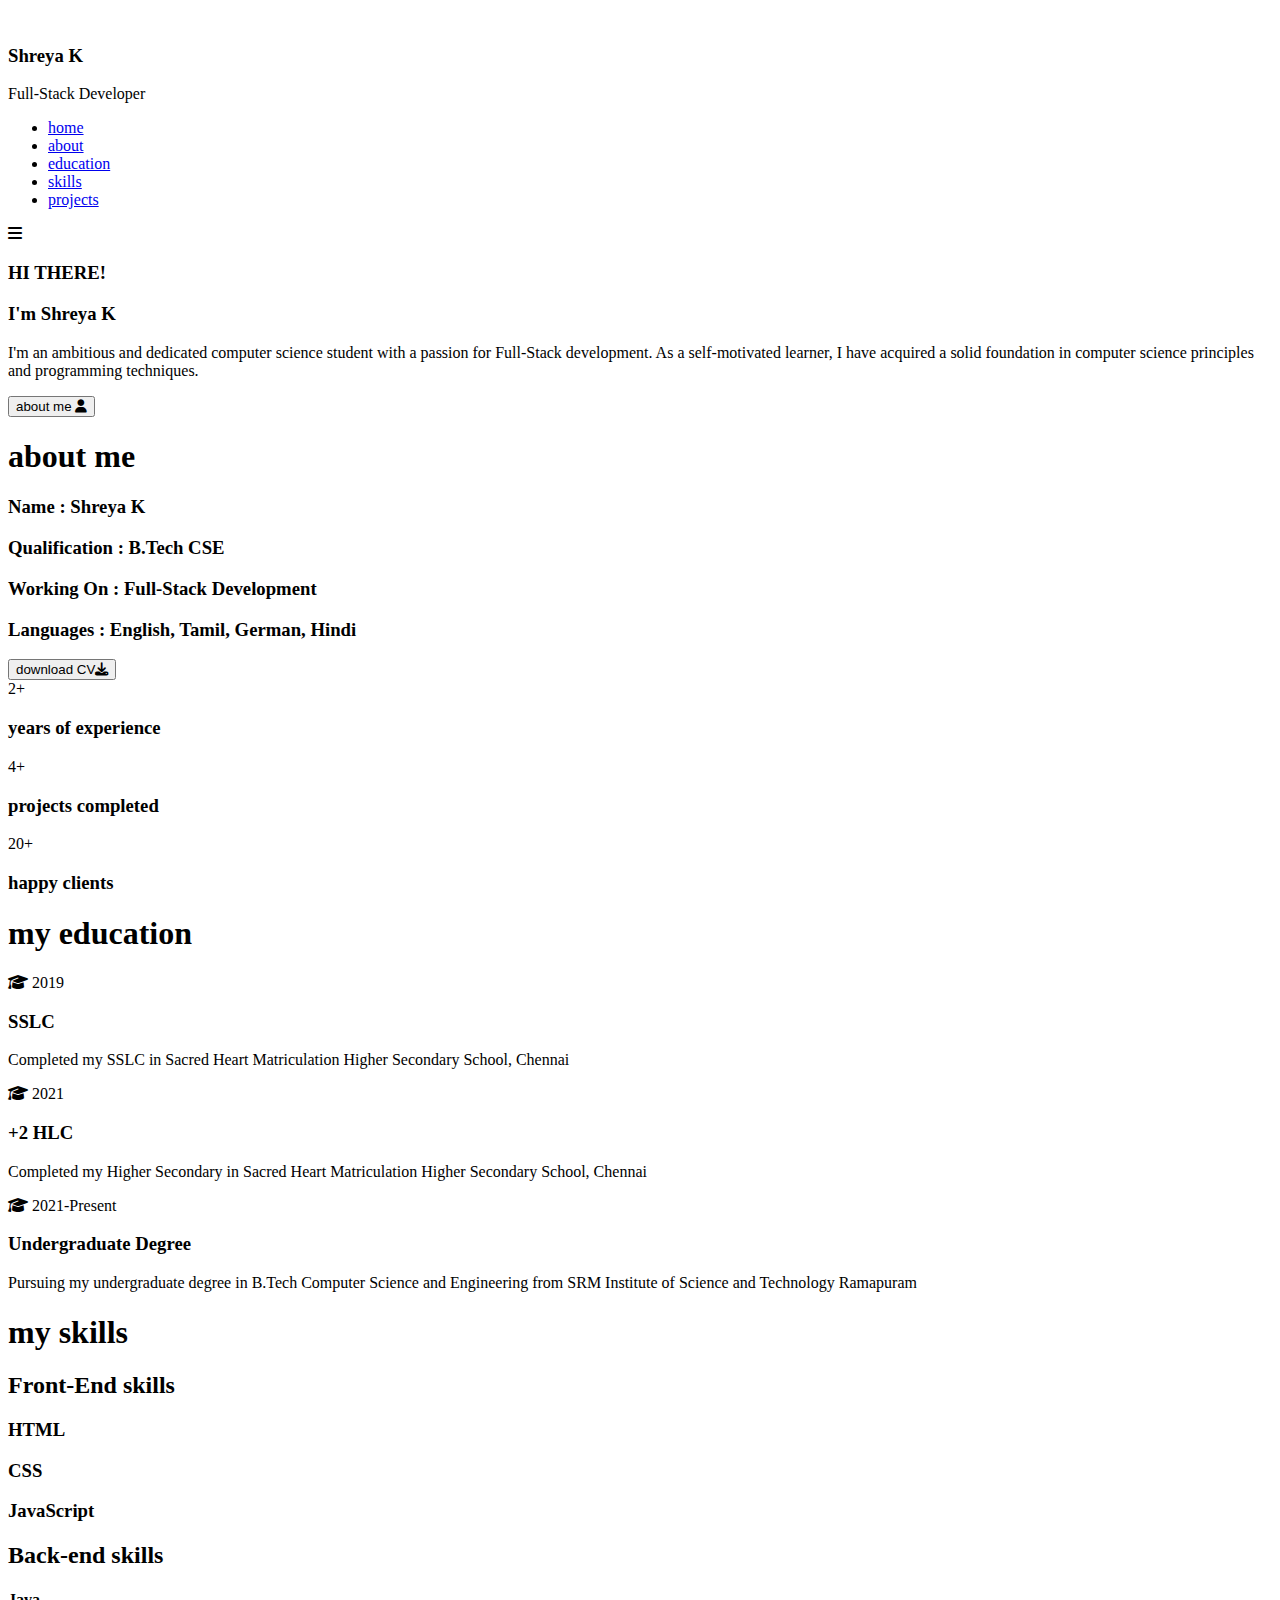
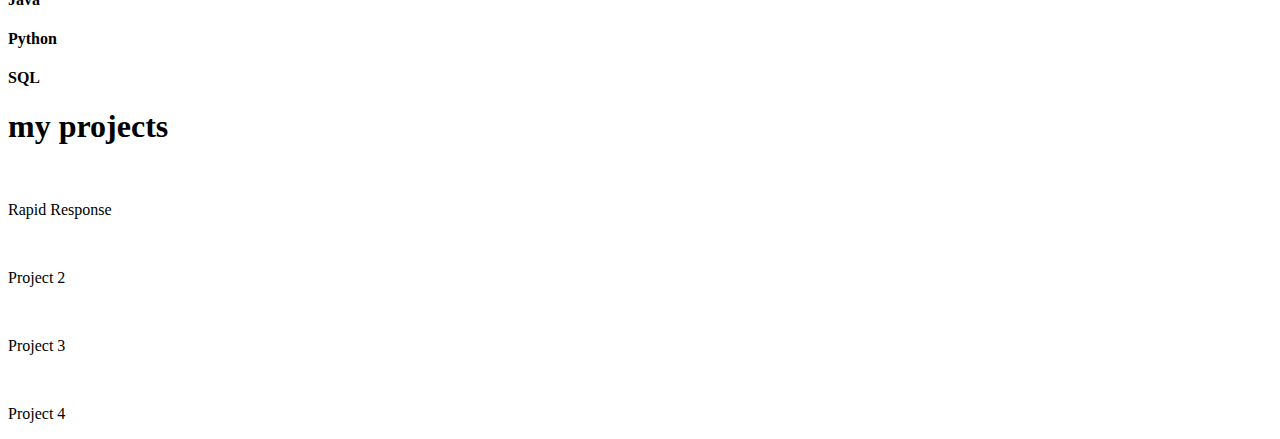
==== index.html @ 5c9c11fb "Create index.html" ====
<!DOCTYPE html>
<html lang="en">
<head>
    <meta charset="UTF-8">
    <meta http-equiv="X-UA-Compatible" content="IE=edge">
    <meta name="viewport" content="width=device-width, initial-scale=1.0">
    <title>Personal portfolio</title>
    <!--font awesome cdn link-->
    <link rel="stylesheet" href="https://cdnjs.cloudflare.com/ajax/libs/font-awesome/6.4.0/css/all.min.css">
    <!--custom css file link-->
    <link rel="stylesheet" href="style.css">
</head>
<body>
    <!--header section-->
    <header>
    <div class="user">
        <img src=images/pic.jpg alt="">
        <h3 class="name">Shreya K</h3>
        <p class="post">Full-Stack Developer</p>
    </div>

    <nav class="navbar">
        <ul>
            <li><a href=#home>home</a></li>
            <li><a href=#about>about</a></li>
            <li><a href=#education>education</a></li>
            <li><a href=#skills>skills</a></li>
            <li><a href=#projects>projects</a></li>
        </ul>
    </nav>
</header>
    <!--header section ends-->

    <div id="menu" class="fas fa-bars"></div>

    <!--home section starts-->
    <section class="home" id="home">
        <h3>HI THERE!</h3>
        <h3>I'm <span>Shreya K</span></h3>
        <p>I'm an ambitious and dedicated computer science student with a passion for Full-Stack development. As a self-motivated learner, I have acquired a solid foundation in computer science principles and programming techniques.</p>
        <a href="#about"><button class="btn">about me <i class="fas fa-user"></i></button></a>
    </section>
    <!--home section ends-->

    <!--about section starts-->
    <section class="about" id="about">
        <h1 class="heading"><span>about</span> me </h1>
        <div class="row">
            <div class="info">
                <h3><span>Name : </span>Shreya K</h3>
                <h3><span>Qualification : </span>B.Tech CSE</h3>
                <h3><span>Working On : </span>Full-Stack Development</h3>
                <h3><span>Languages : </span>English, Tamil, German, Hindi</h3>
                <a href="CV Shreya.pdf" download>
                <button class="btn">download CV<i class="fas fa-download"></i></button>
                </a>
            </div>

            <div class="counter">
                <div class="box">
                    <span>2+</span>
                    <h3>years of experience</h3>
                </div>
                <div class="box">
                    <span>4+</span>
                    <h3>projects completed</h3>
                </div>
                <div class="box">
                    <span>20+</span>
                    <h3>happy clients</h3>
                </div>
            </div>
        </div>
    </section>
    <!--about section ends-->

    <!--education section starts-->
    <section class="education" id="education">
        <h1 class="heading"> my <span>education</span> </h1>
        <div class="box-container">
            <div class="box">
                <i class="fas fa-graduation-cap"></i>
                <span>2019</span>
                <h3>SSLC</h3>
                <p>Completed my SSLC in Sacred Heart Matriculation Higher Secondary School, Chennai</p>
            </div>
            <div class="box">
                <i class="fas fa-graduation-cap"></i>
                <span>2021</span>
                <h3>+2 HLC</h3>
                <p>Completed my Higher Secondary in Sacred Heart Matriculation Higher Secondary School, Chennai</p>
            </div>
            <div class="box">
                <i class="fas fa-graduation-cap"></i>
                <span>2021-Present</span>
                <h3>Undergraduate Degree</h3>
                <p>Pursuing my undergraduate degree in B.Tech Computer Science and Engineering from SRM Institute of Science and Technology Ramapuram</p>
            </div>
        </div>
    </section>
    <!--education section ends-->

        <!--skills section starts-->
<section class="skills" id="skills">
    <h1 class="heading">my <span>skills</span></h1>
    <h2 class="sub-heading">Front-End <span>skills</span></h2>
    <div class="row">
      <div class="skill">
        <h3>HTML</h3>
        <div class="progress-bar">
          <div class="progress" style="width: 90%;"></div>
        </div>
      </div>
      <div class="skill">
        <h3>CSS</h3>
        <div class="progress-bar">
          <div class="progress" style="width: 85%;"></div>
        </div>
      </div>
      <div class="skill">
        <h3>JavaScript</h3>
        <div class="progress-bar">
          <div class="progress" style="width: 80%;"></div>
        </div>
      </div>
    </div>
        <h2 class="sub-heading">Back-end <span>skills</span></h2>
        <div class="skill-backend">
        <div class="skill">
          <h4>Java</h4>
          <div class="progress-bar">
            <div class="progress" style="width: 75%;"></div>
          </div>
        </div>
        <div class="skill">
          <h4>Python</h4>
          <div class="progress-bar">
            <div class="progress" style="width: 75%;"></div>
          </div>
        </div>
        <div class="skill">
          <h4>SQL</h4>
          <div class="progress-bar">
            <div class="progress" style="width: 75%;"></div>
          </div>
        </div>
      </div>  
    </div>    
    </div>
  </section>
  <!--skills section ends-->

    <!--portfolio section starts-->
    <section class="projects" id="projects">
      <h1 class="heading"> my <span>projects</span> </h1>
      <div class="box-container">
          <div class="box">
              <div class="image-container">
                  <img src="images/rapid response.jpeg" alt="">
                  <div class="image-overlay">
                      <p class="overlay-text">Rapid Response</p>
                  </div>
              </div>
          </div>
          <div class="box">
              <div class="image-container">
                  <img src="images/119-200x200-2.jpg" alt="">
                  <div class="image-overlay">
                      <p class="overlay-text">Project 2</p>
                  </div>
              </div>
          </div>
          <div class="box">
              <div class="image-container">
                  <img src="images/1038-200x200-3.jpg" alt="">
                  <div class="image-overlay">
                      <p class="overlay-text">Project 3</p>
                  </div>
              </div>
          </div>
          <div class="box">
              <div class="image-container">
                  <img src="images/925-200x200-4.jpg" alt="">
                  <div class="image-overlay">
                      <p class="overlay-text">Project 4</p>
                  </div>
              </div>
          </div>
      </div>
  </section>
  
    <!--portfolio section ends-->

    <!--jquery cdn link-->
    <script scr="https://cdnjs.cloudflare.com/ajax/libs/jquery/3.7.0/jquery.min.js"></script>
    <!--custom js file link-->
    <script src="script.js"></script>
</body>
</html>
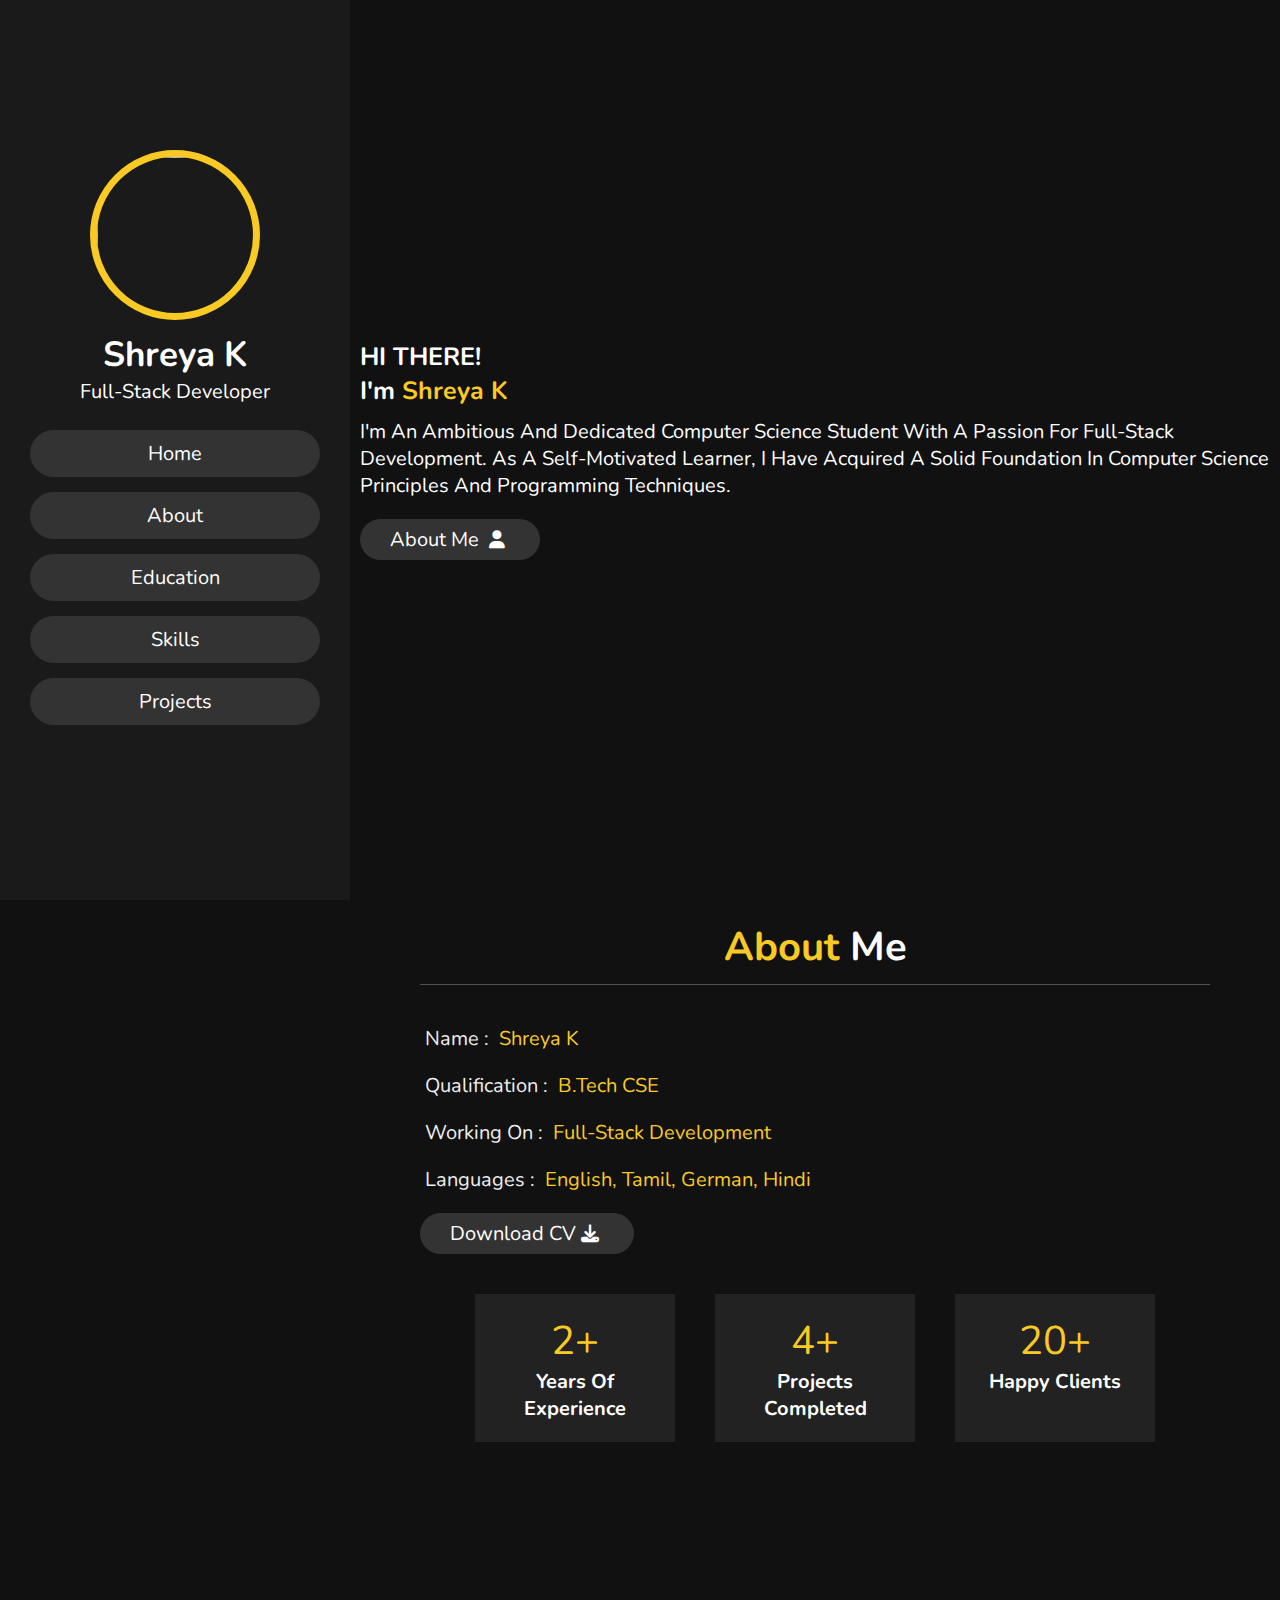
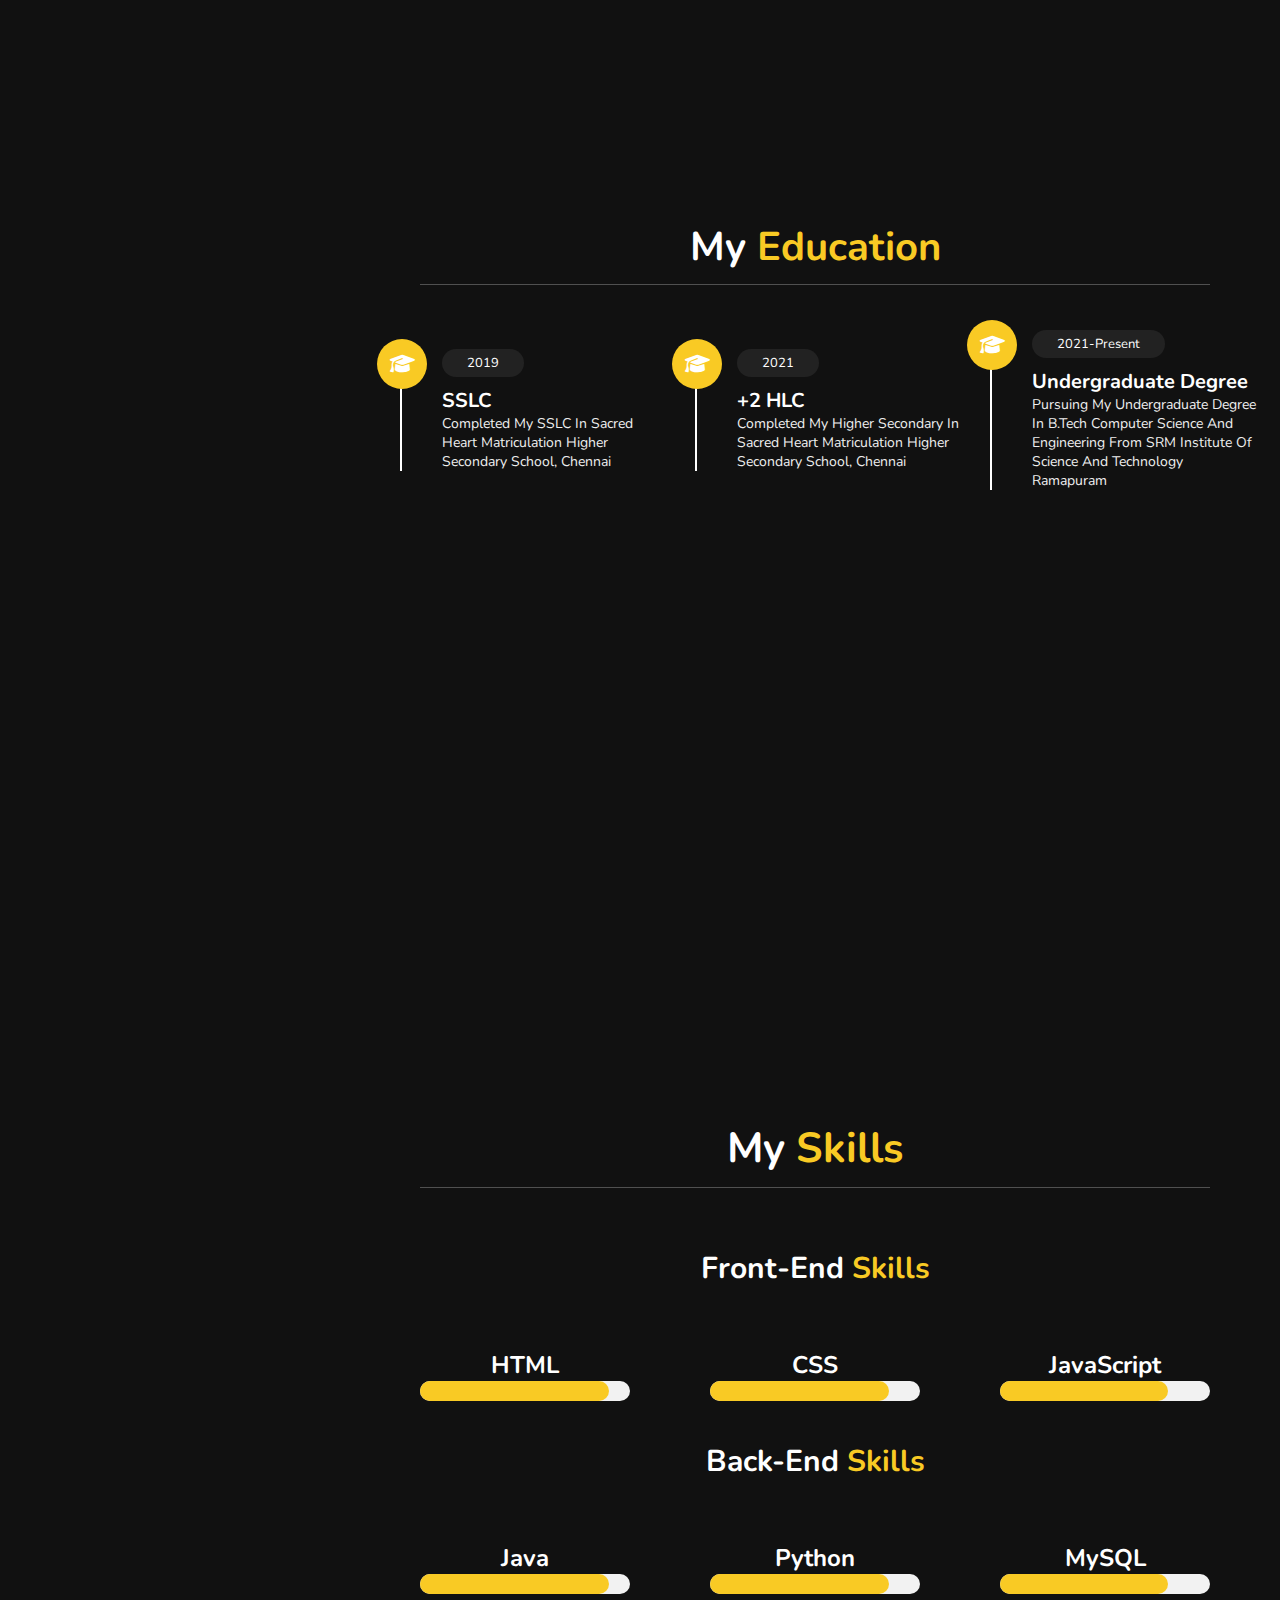
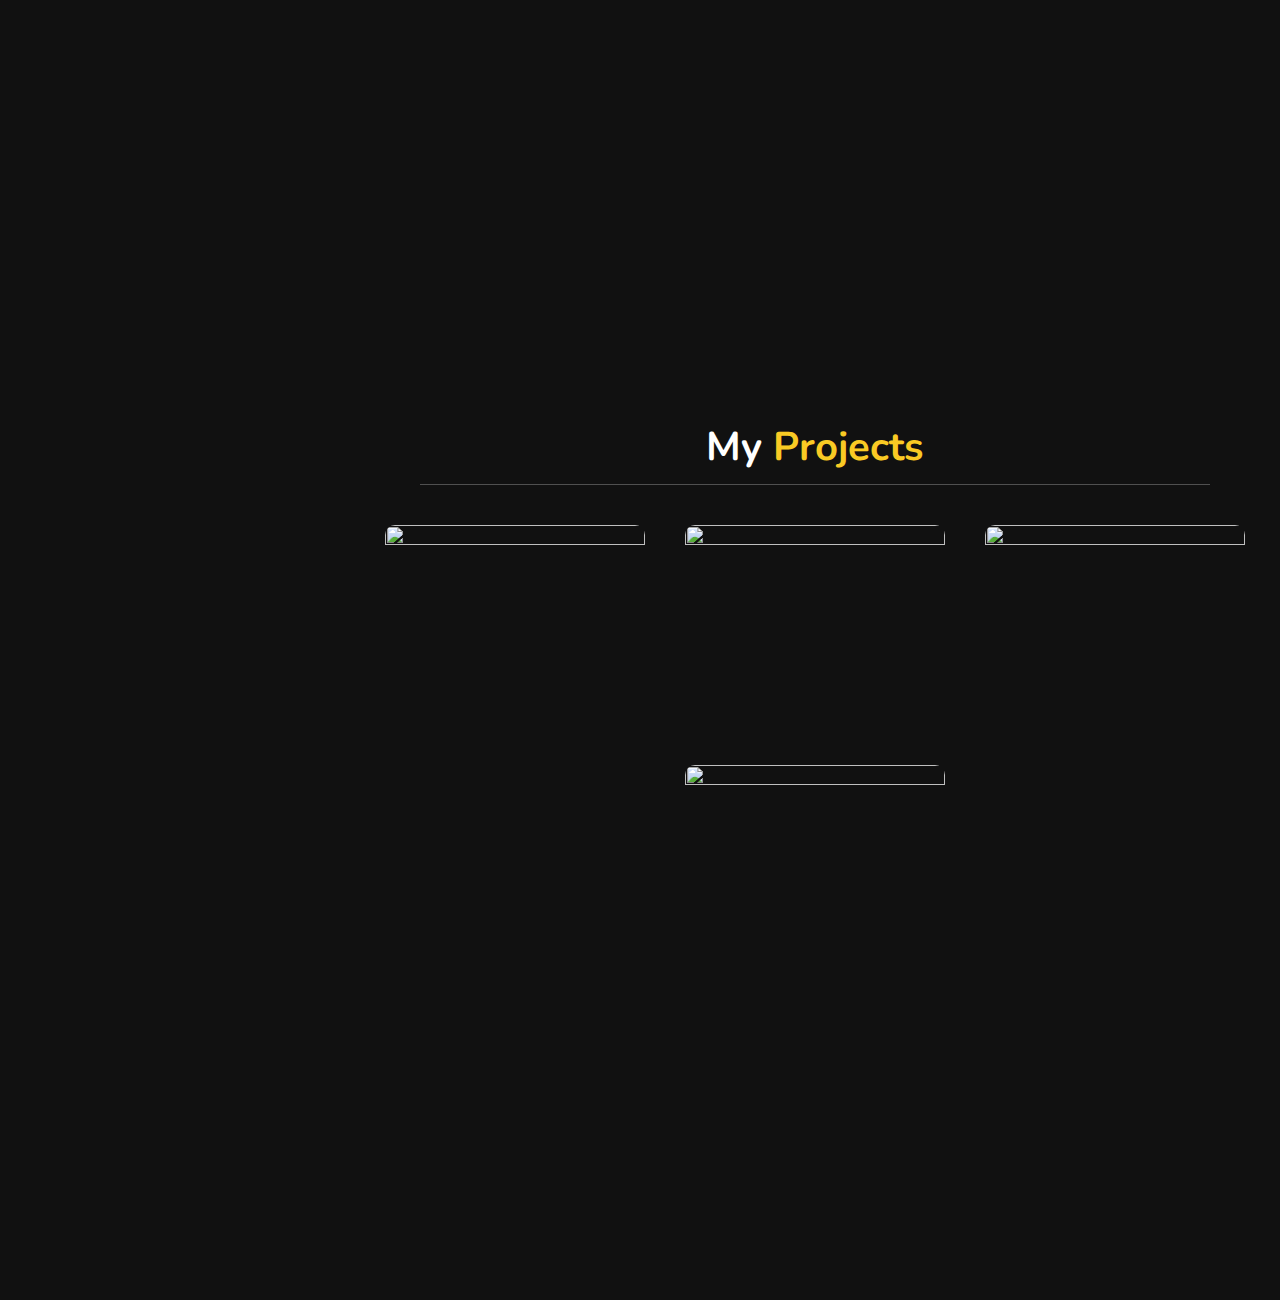
==== commit cc048164: "Update index.html" ====
--- a/index.html
+++ b/index.html
@@ -124,29 +124,31 @@
         </div>
       </div>
     </div>
-        <h2 class="sub-heading">Back-end <span>skills</span></h2>
-        <div class="skill-backend">
-        <div class="skill">
-          <h4>Java</h4>
-          <div class="progress-bar">
-            <div class="progress" style="width: 75%;"></div>
-          </div>
-        </div>
-        <div class="skill">
-          <h4>Python</h4>
-          <div class="progress-bar">
-            <div class="progress" style="width: 75%;"></div>
-          </div>
-        </div>
-        <div class="skill">
-          <h4>SQL</h4>
-          <div class="progress-bar">
-            <div class="progress" style="width: 75%;"></div>
-          </div>
-        </div>
-      </div>  
-    </div>    
-    </div>
+    </div>
+    <h2 class="sub-heading">Back-End <span>skills</span></h2>
+    <div class="row">
+      <div class="skill">
+        <h3>Java</h3>
+        <div class="progress-bar">
+          <div class="progress" style="width: 90%;"></div>
+        </div>
+      </div>
+      <div class="skill">
+        <h3>Python</h3>
+        <div class="progress-bar">
+          <div class="progress" style="width: 85%;"></div>
+        </div>
+      </div>
+      <div class="skill">
+        <h3>MySQL</h3>
+        <div class="progress-bar">
+          <div class="progress" style="width: 80%;"></div>
+        </div>
+      </div>
+    </div>
+    
+    </div>
+
   </section>
   <!--skills section ends-->
 
--- a/style.css
+++ b/style.css
@@ -0,0 +1,462 @@
+@import url('https://fonts.googleapis.com/css2?family=Nunito:wght@200;300;400;600&family=Poppins:wght@200&display=swap');
+
+:root{
+    --yellow:#f9ca24;
+}
+
+*{
+    font-family: 'Nunito', sans-serif;
+    margin:0;
+    padding:0;
+    box-sizing:border-box;
+    text-decoration: none;
+    outline: none;
+    border:none;
+    text-transform: capitalize;
+    transition: all .2s linear;
+}
+
+*::selection{
+    background:var(--yellow);
+    color:#333;
+}
+
+html{
+    font-size:62.5%;
+    overflow-x:hidden;
+}
+
+html::-webkit-scrollbar{
+    width: 1.4rem;
+}
+
+html::-webkit-scrollbar-track{
+    background: #222;
+}
+
+html::-webkit-scrollbar-thumb{
+    background:var(--yellow);
+}
+
+body{
+    background: #111;
+    overflow-x: hidden;
+    padding-left: 35rem;
+}
+
+section{
+    min-height: 100vh;
+    padding: 1rem;
+}
+
+.btn{
+    padding: .7rem 3rem;
+    background: #333;
+    color: #fff;
+    cursor: pointer;
+    margin-top: 1rem;
+    font-size: 2rem;
+    border-radius: 5rem;
+}
+
+.btn i{
+    padding:0 .5rem;
+    font-size: 1.8rem;
+}
+
+.btn:hover{
+    background: var(--yellow);
+}
+
+.heading{
+    text-align: center;
+    margin:0 6rem;
+    font-size: 4rem;
+    padding:1rem;
+    border-bottom: .1rem solid #fff4;
+    color: #fff;
+}
+
+.heading span{
+    color:var(--yellow);
+}
+
+header{
+    position: fixed;
+    top: 0;
+    left: 0;
+    z-index: 1000;
+    height: 100%;
+    width: 35rem;
+    background: #1a1a1a;
+    display: flex;
+    align-items: center;
+    justify-content: center;
+    flex-flow: column;
+    text-align: center;
+}
+
+header .user img{
+    height: 17rem;
+    width: 17rem;
+    border-radius: 50%;
+    object-fit:cover;
+    margin-bottom:1rem;
+    border:.7rem solid var(--yellow);
+}
+
+header .user .name{
+    font-size:3.5rem;
+    color:#fff;
+}
+
+header .user .post{
+    font-size:2rem;
+    color:#fff;
+}
+
+header .navbar{
+    width: 100%;
+}
+
+header .navbar ul{
+    list-style: none;
+    padding: 1rem 3rem;
+}
+
+header .navbar ul li a{
+    display: block;
+    padding: 1rem;
+    margin: 1.5rem 0;
+    background: #333;
+    color: #fff;
+    font-size: 2rem;
+    border-radius: 5rem;
+}
+
+header .navbar ul li a:hover{
+    background: var(--yellow);
+}
+
+#menu{
+   position: fixed;
+   top: 2rem;
+   right:2rem;
+   background: #333;
+   color: #fff;
+   cursor: pointer;
+   font-size: 2.5rem;
+   padding: 1rem 1.5rem;
+   z-index: 1000;
+   display: none; 
+}
+
+.education .box-container{
+    display: flex;
+    align-items: center;
+    justify-content: space-between;
+    flex-wrap: wrap;
+    padding: 1rem 0;
+    padding-left: 3rem;
+}
+
+.education .box-container .box{
+    width:27rem;
+    margin: 4rem 1rem;
+    padding-left: 4rem;
+    border-left: .2rem solid #fff;
+    position: relative;
+}
+
+.education .box-container .box span{
+    font-size: 1.3rem;
+    background: #222;
+    color: #fff;
+    border-radius: 5rem;
+    padding: .5rem 2.5rem;
+}
+
+.education .box-container .box h3{
+    font-size: 2rem;
+    color: #fff;
+    padding-top: 1.5rem;
+}
+
+.education .box-container .box p{
+    font-size: 1.4rem;
+    color: #eee;
+    padding-top: 1rem 0;
+}
+
+.education .box-container .box i{
+    position: absolute;
+    top: -1.5rem;
+    left: -2.5rem;
+    height: 5rem;
+    width: 5rem;
+    border-radius: 50%;
+    line-height: 5rem;
+    text-align: center;
+    font-size: 2rem;
+    color: #fff;
+    background: var(--yellow);
+}
+
+.projects .box-container{
+    display: flex;
+    align-items: center;
+    justify-content: center;
+    flex-wrap: wrap;
+    padding: 2rem 0;
+}
+
+.projects .box-container .box{
+    height:20rem;
+    width: 26rem;
+    border-radius: 1rem;
+    margin: 2rem;
+    overflow: hidden;
+    cursor: pointer;
+}
+
+.projects .box-container .box img{
+    height: 100%;
+    width: 100%;
+    object-fit: cover;
+}
+
+.projects .box-container.box:hover img{
+    transform: scale(1.2);
+}
+
+
+
+
+
+
+
+
+
+
+/*media queries*/
+@media(max-width:1200px){
+    html{
+        font-size: 55%;
+    }
+    .home{
+        padding: 1rem 4rem ;
+    }
+}
+
+@media(max-width:991px){
+    header{
+        left:-120%;
+    }
+    #menu{
+        display: block;
+    }
+    header.toggle{
+        left:0%;
+    }
+
+    body{
+        padding: 0;
+    }
+}
+
+@media(max-width:768px){
+    html{
+        font-size: 50%;
+    }
+}
+
+@media(max-width:400px){
+    header{
+        width: 100vw;
+    }
+
+    .heading{
+        margin: 0 3rem;
+    }
+
+    .about .row .counter .box{
+        width: 100%;
+    }
+
+    .education .box-container .box{
+        width:100%;
+    }
+}
+
+.home{
+    display: flex;
+    justify-content: center;
+    flex-flow: column;
+    
+}
+
+.home h3{
+    font-size: 2.5rem;
+    color: #fff;
+}
+
+.home h1{
+    font-size: 5rem;
+    color: #fff;
+}
+
+.home h3 span{
+    color: var(--yellow);
+}
+
+.home p{
+    font-size: 2rem;
+    color: #fff;
+    padding: 1rem 0;
+}
+
+.about .row{
+    display:flex;
+    align-items: center;
+    justify-content: center;
+    flex-wrap: wrap;
+    padding: 1rem 0;
+}
+
+.about .row .info{
+    flex:1 1 48rem;
+    padding: 2rem 1rem;
+    padding-left: 6rem;
+}
+
+.about .row .info h3{
+    font-size: 2rem;
+    color: var(--yellow);
+    padding: 1rem 0;
+    font-weight: normal;
+}
+
+.about .row .info h3 span{
+    color:#eee;
+    padding:0 .5rem;
+}
+
+.about .row .counter{
+    flex:1 1 48rem;
+    display:flex;
+    justify-content: center;
+    flex-wrap: wrap;
+}
+
+.about .row .counter .box{
+    width: 20rem;
+    background: #222;
+    text-align: center;
+    padding: 2rem;
+    margin: 2rem;
+}
+
+.about .row .counter .box span{
+    font-size: 4rem;
+    color: var(--yellow);
+}
+
+.about .row .counter .box h3{
+    font-size:2rem;
+    color: #fff;
+}
+
+/* skills section styles */
+.skills {
+    text-align: center;
+  }
+  
+  .skills .heading {
+    font-size: 42px;
+    margin-bottom: 60px;
+  }
+
+  .skills .row {
+    display: flex;
+    flex-wrap: wrap;
+    justify-content: center;
+    align-items: center;
+    margin-top: 20px;
+  }
+  
+  .skills .skill {
+    width: 250px;
+    padding: 20px;
+    margin: 20px;
+  }
+  
+  .skills .skill h3 {
+    color: white;
+    font-size: 24px;
+  }
+  
+  .skills .progress-bar {
+    width: 100%;
+    height: 20px;
+    background-color: #f2f2f2;
+    border-radius: 10px;
+  }
+  
+  .skills .progress {
+    height: 100%;
+    background-color: var(--yellow);
+    border-radius: 10px;
+  }
+
+  h2{
+    color: white;
+    font-size: 30px;
+  }
+
+  h2 span{
+    color: var(--yellow);
+  }
+
+  .skills .skill h4 {
+    color: white;
+    font-size: 24px;
+  }
+
+
+  /*projects section*/
+  .image-container {
+    position: relative;
+    overflow: hidden;
+}
+
+.image-container img {
+    width: 100%;
+    height: auto;
+    display: block;
+}
+
+  .image-overlay{
+    position: absolute;
+    top: 0;
+    left: 0;
+    width: 100%;
+    height: 100%;
+    background-color: rgba(0, 0, 0, 0.7);
+    opacity: 0;
+    transition: opacity 0.3s ease;
+    display: flex;
+    align-items: center;
+    justify-content: center;
+  }
+
+  .box:hover .image-overlay{
+    opacity: 2;
+  }
+
+  .overlay-text{
+    color: white;
+    font-weight: bold;
+    font-size: 20px;
+    text-align: center;
+  }
+
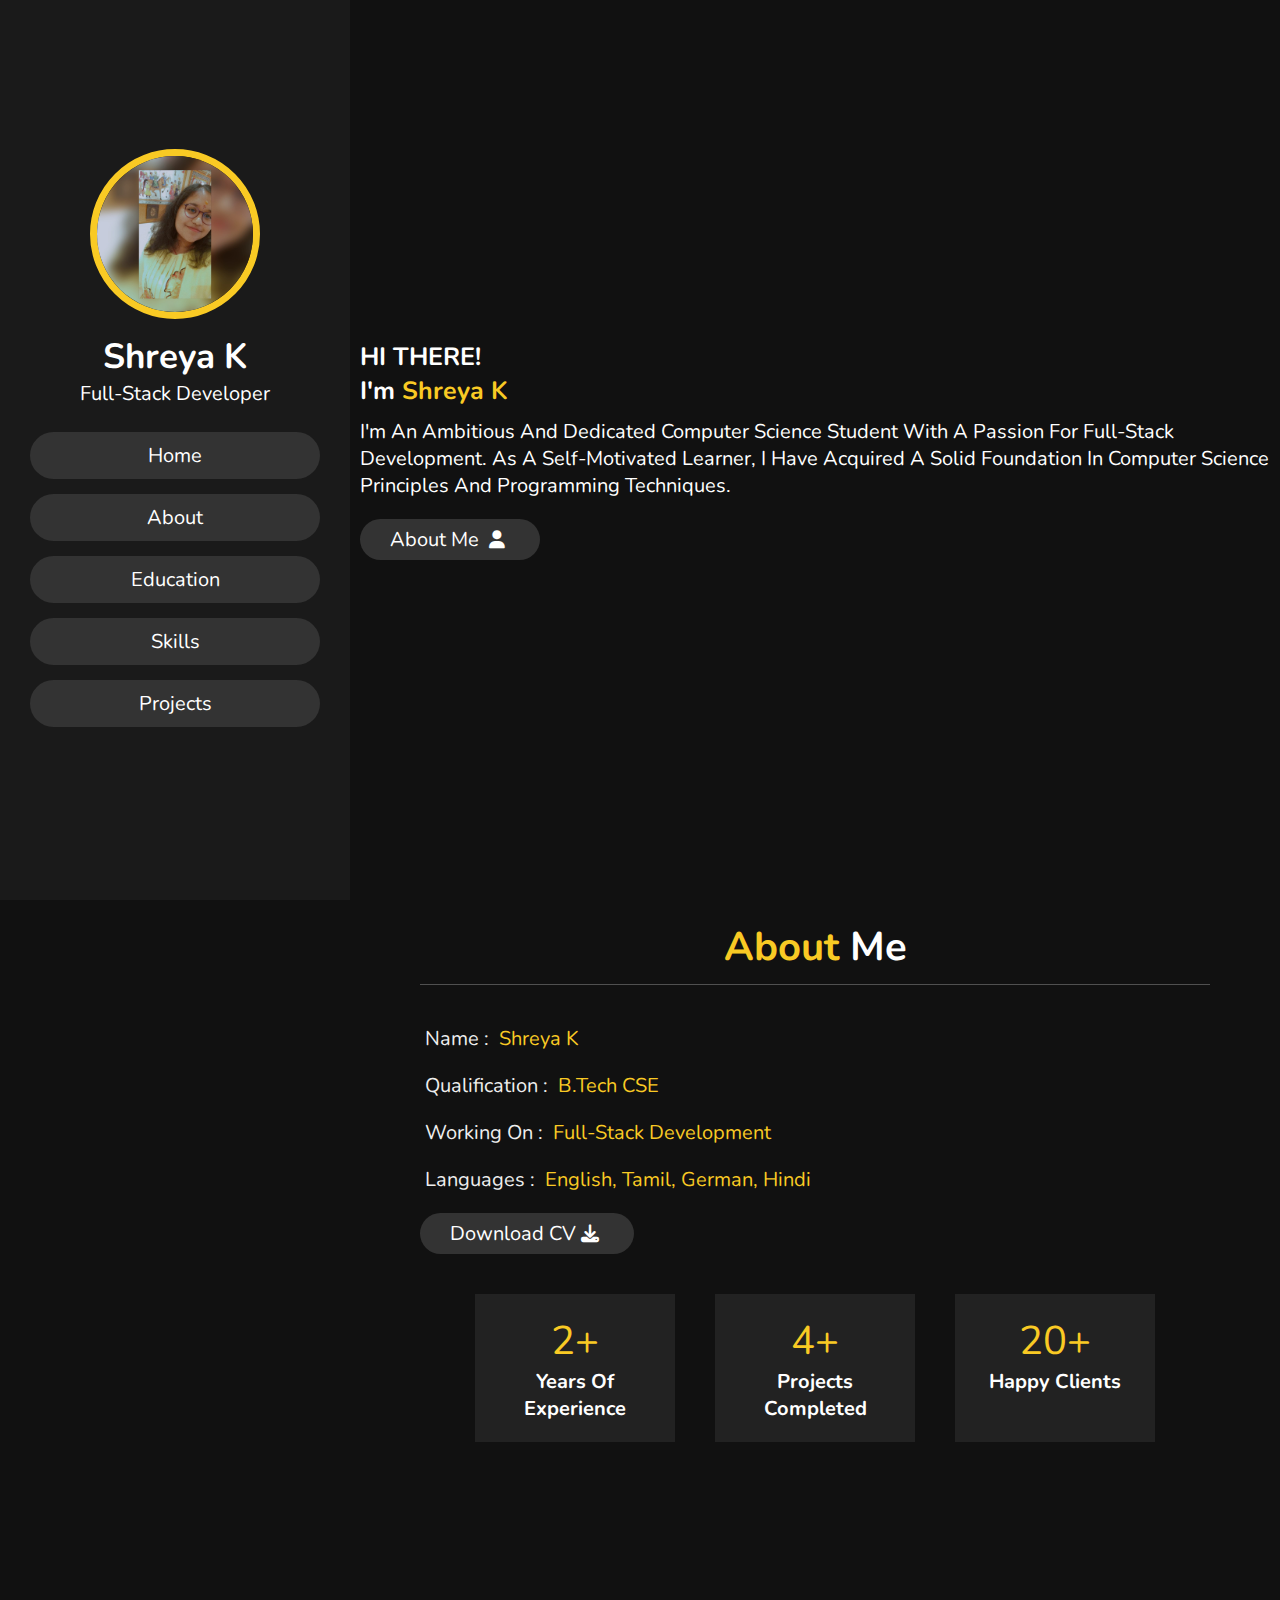
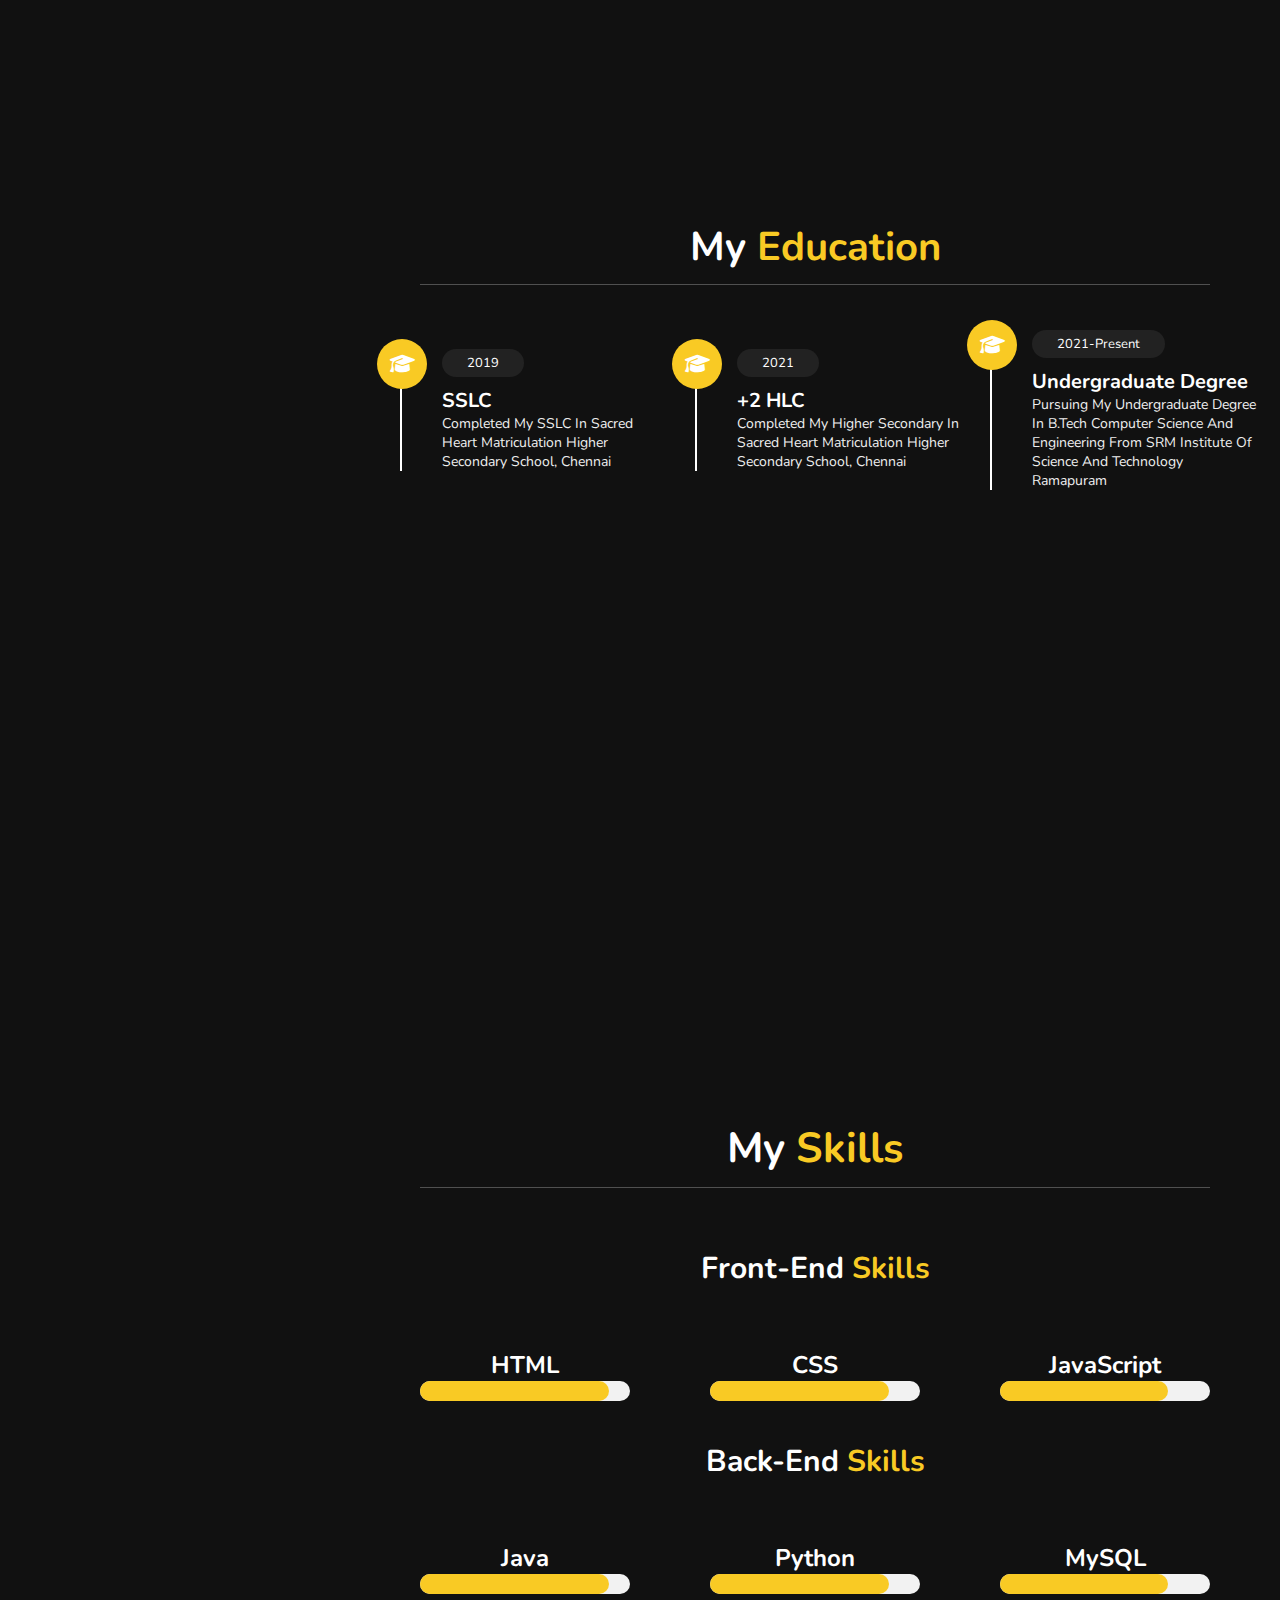
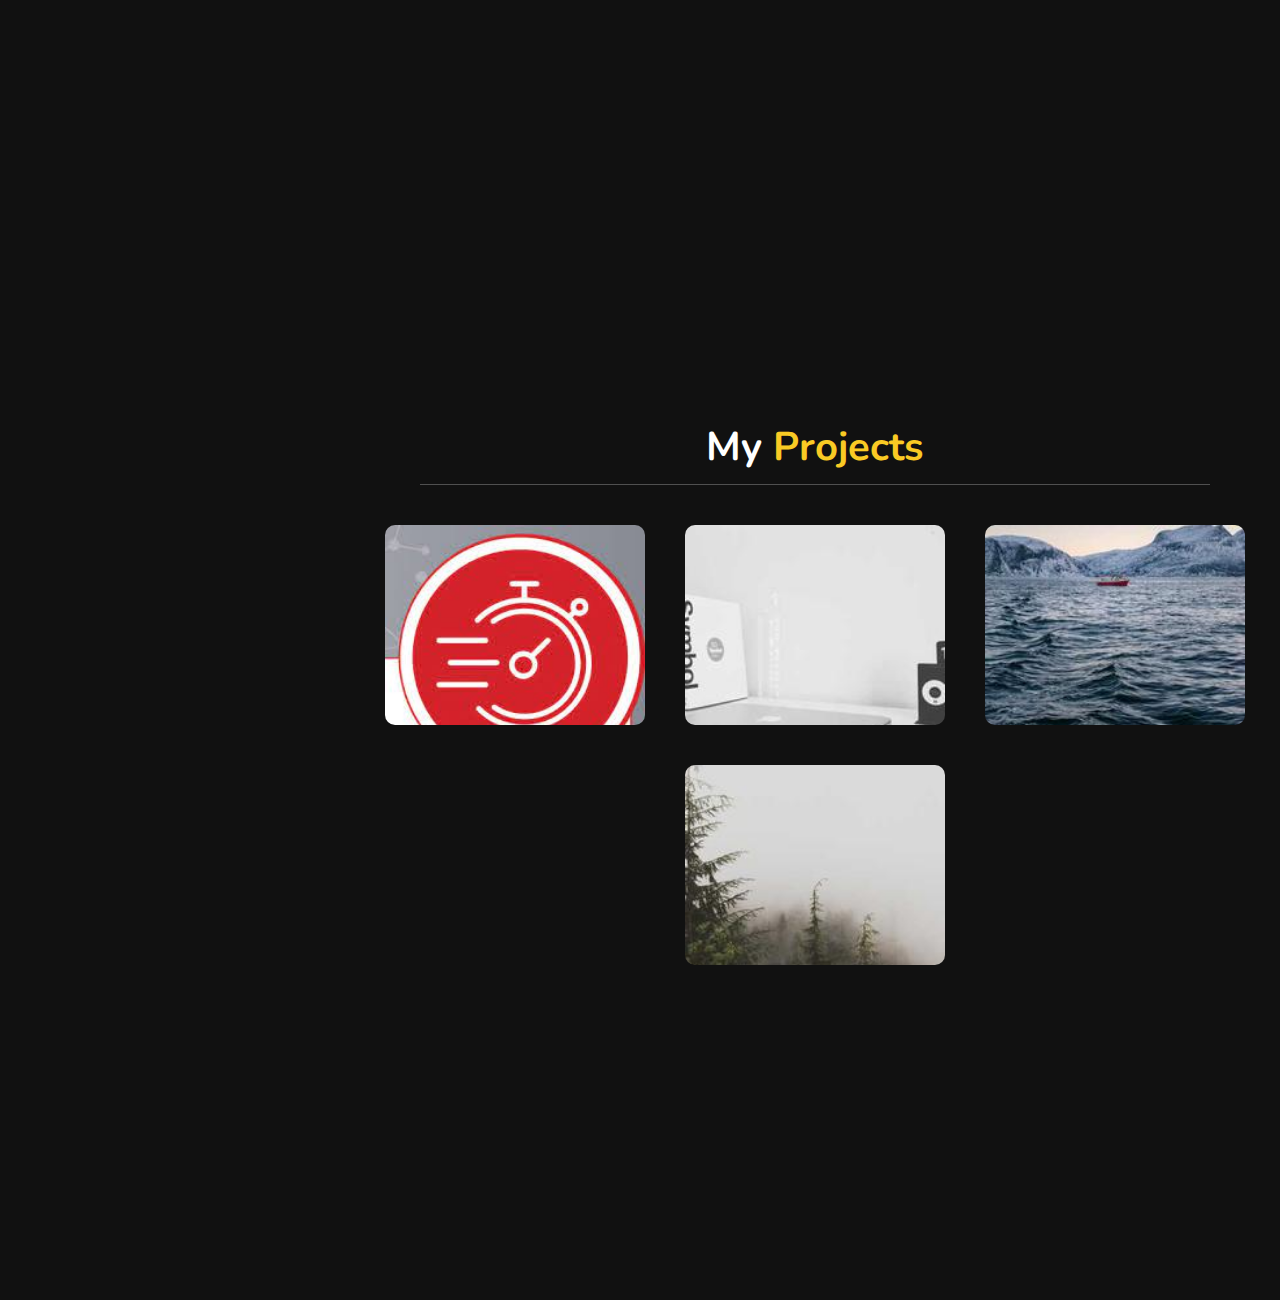
==== commit 74333177: "Update index.html" ====
--- a/index.html
+++ b/index.html
@@ -14,7 +14,7 @@
     <!--header section-->
     <header>
     <div class="user">
-        <img src=images/pic.jpg alt="">
+        <img src=pic.jpg alt="">
         <h3 class="name">Shreya K</h3>
         <p class="post">Full-Stack Developer</p>
     </div>
@@ -158,7 +158,7 @@
       <div class="box-container">
           <div class="box">
               <div class="image-container">
-                  <img src="images/rapid response.jpeg" alt="">
+                  <img src="rapid response.jpeg" alt="">
                   <div class="image-overlay">
                       <p class="overlay-text">Rapid Response</p>
                   </div>
@@ -166,7 +166,7 @@
           </div>
           <div class="box">
               <div class="image-container">
-                  <img src="images/119-200x200-2.jpg" alt="">
+                  <img src="119-200x200-2.jpg" alt="">
                   <div class="image-overlay">
                       <p class="overlay-text">Project 2</p>
                   </div>
@@ -174,7 +174,7 @@
           </div>
           <div class="box">
               <div class="image-container">
-                  <img src="images/1038-200x200-3.jpg" alt="">
+                  <img src="1038-200x200-3.jpg" alt="">
                   <div class="image-overlay">
                       <p class="overlay-text">Project 3</p>
                   </div>
@@ -182,7 +182,7 @@
           </div>
           <div class="box">
               <div class="image-container">
-                  <img src="images/925-200x200-4.jpg" alt="">
+                  <img src="925-200x200-4.jpg" alt="">
                   <div class="image-overlay">
                       <p class="overlay-text">Project 4</p>
                   </div>
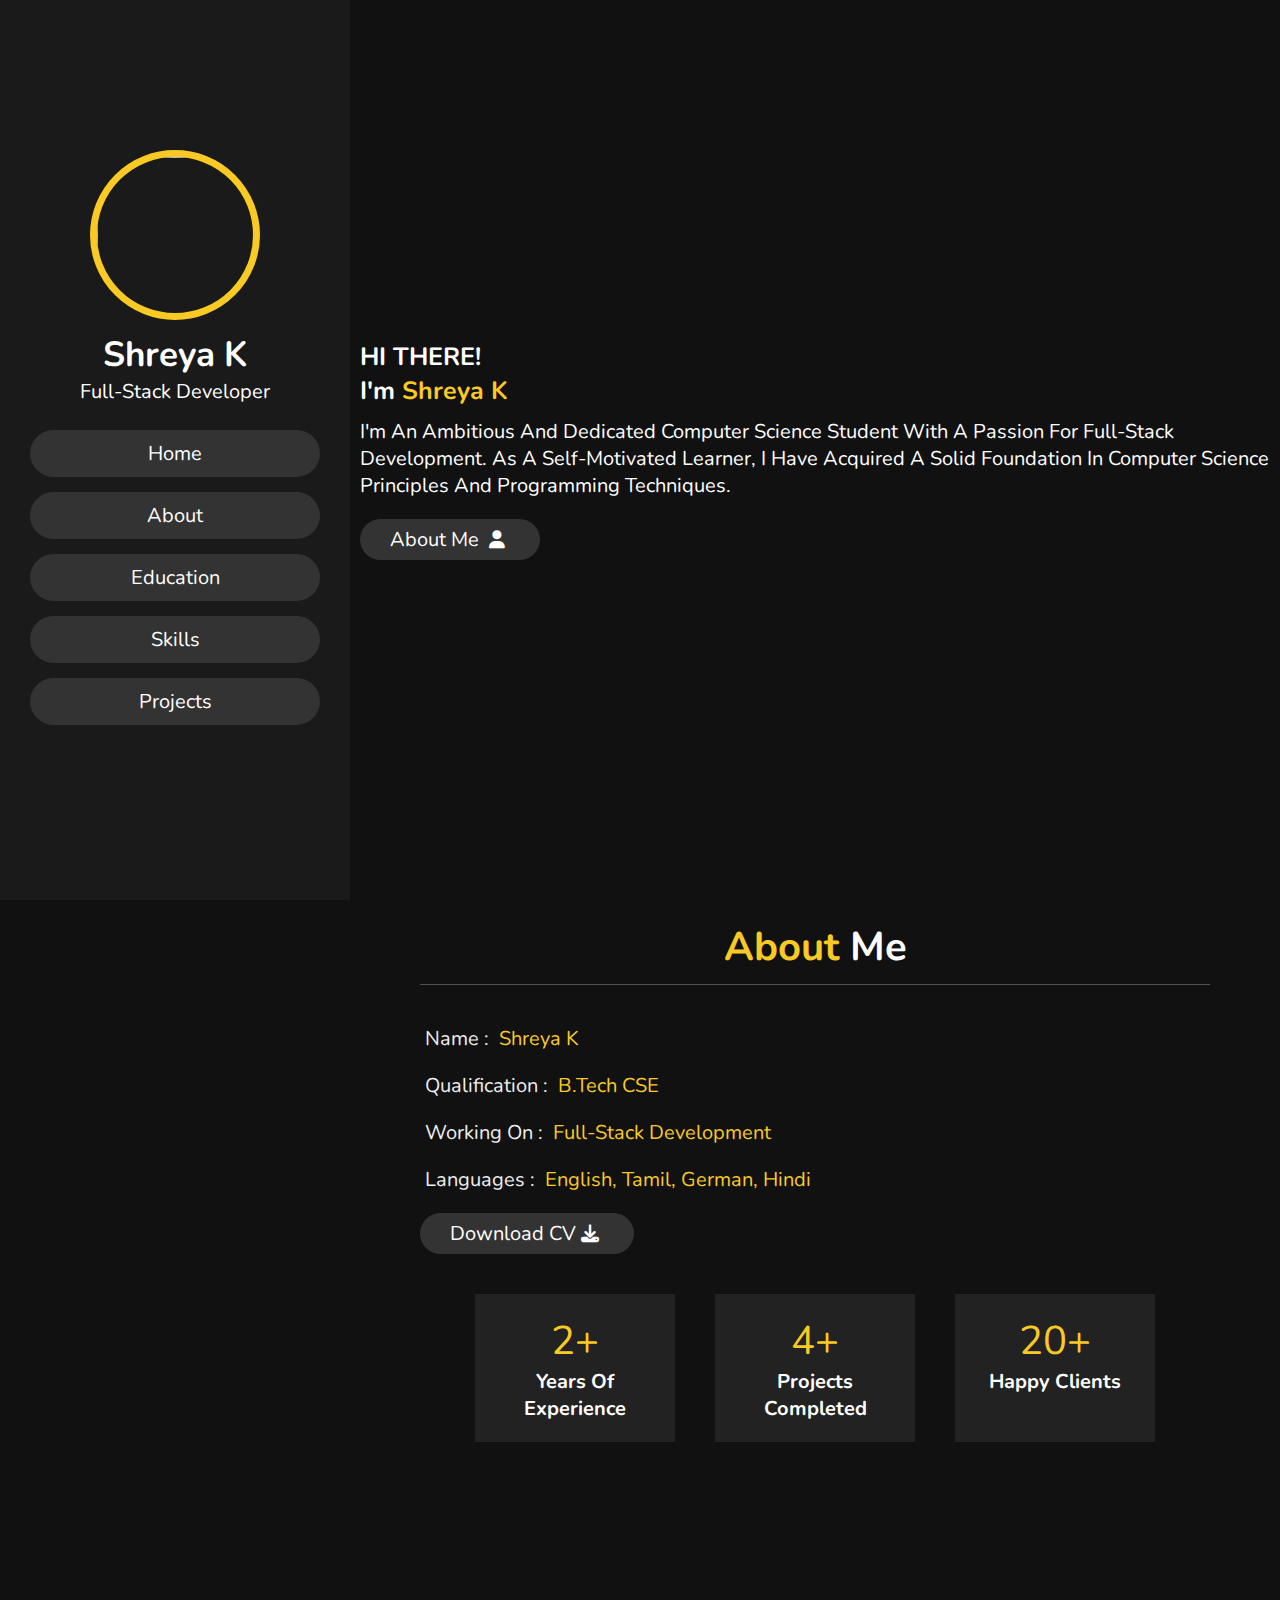
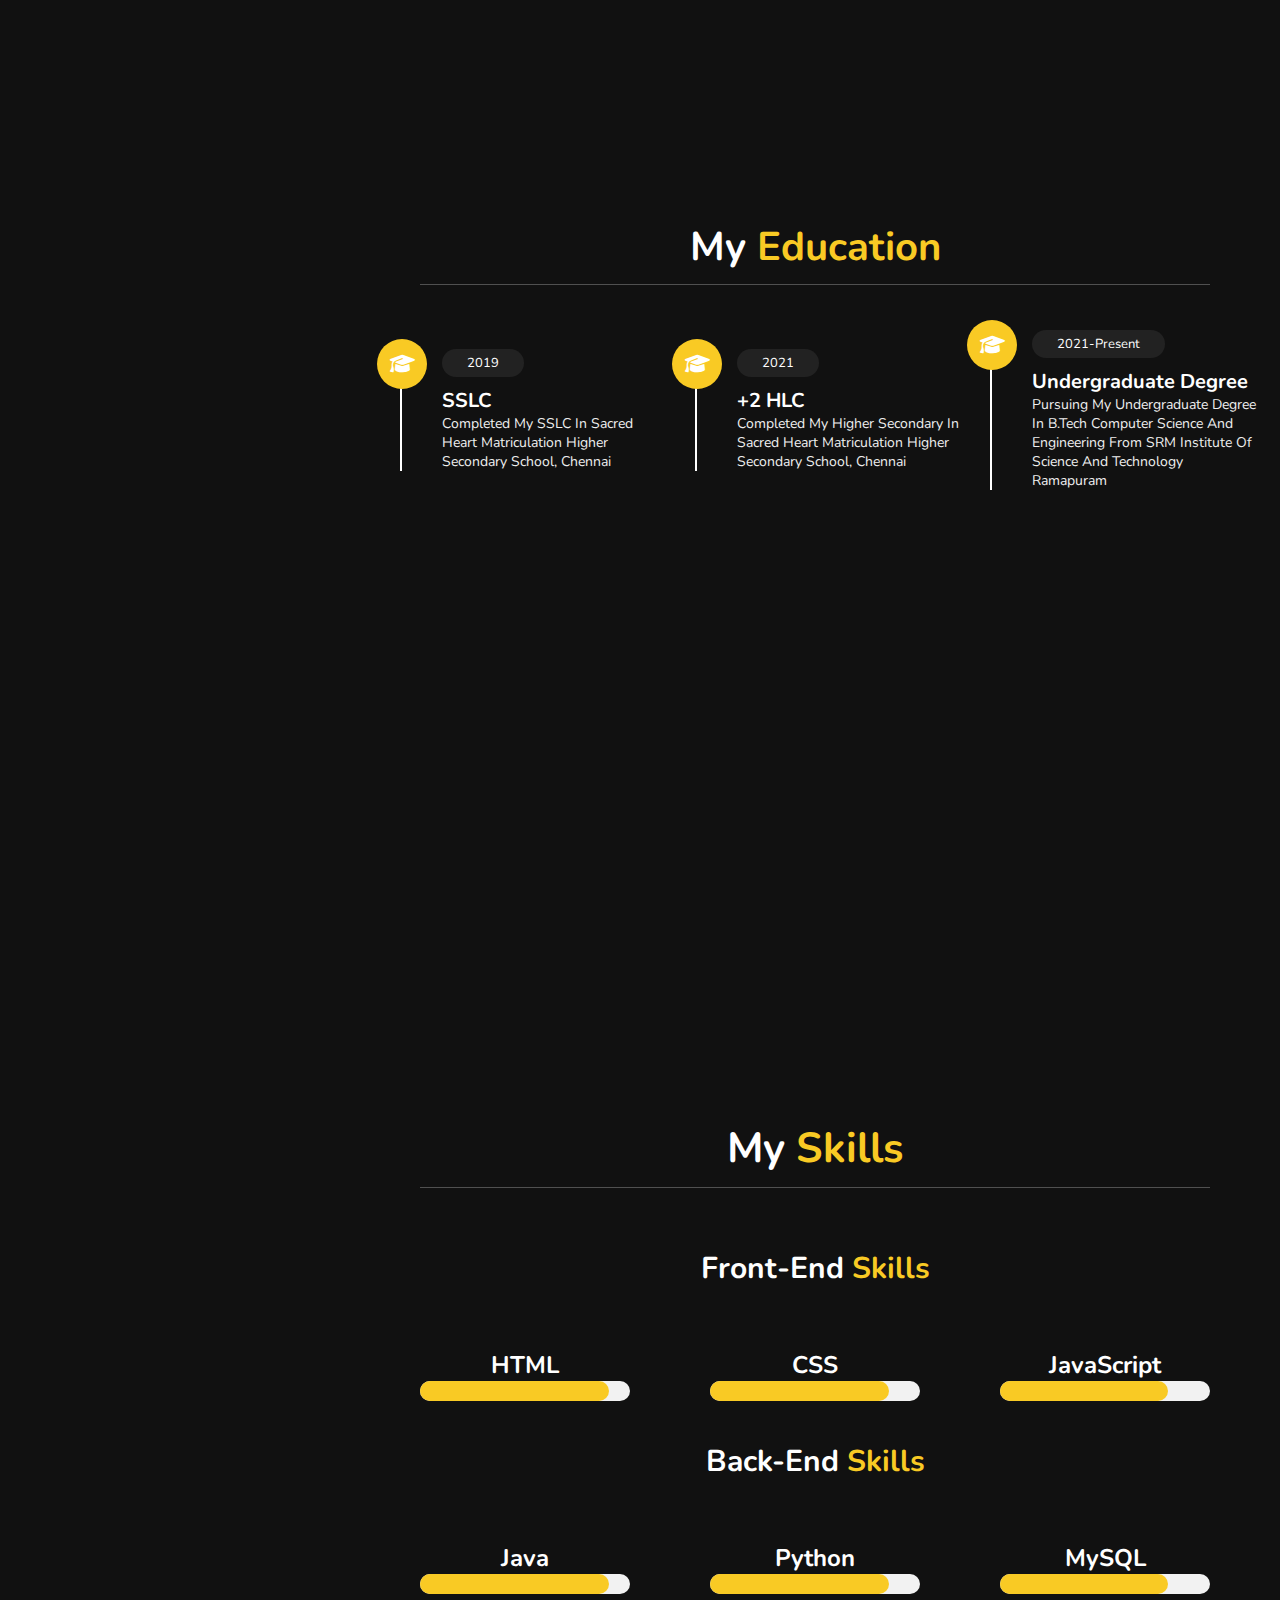
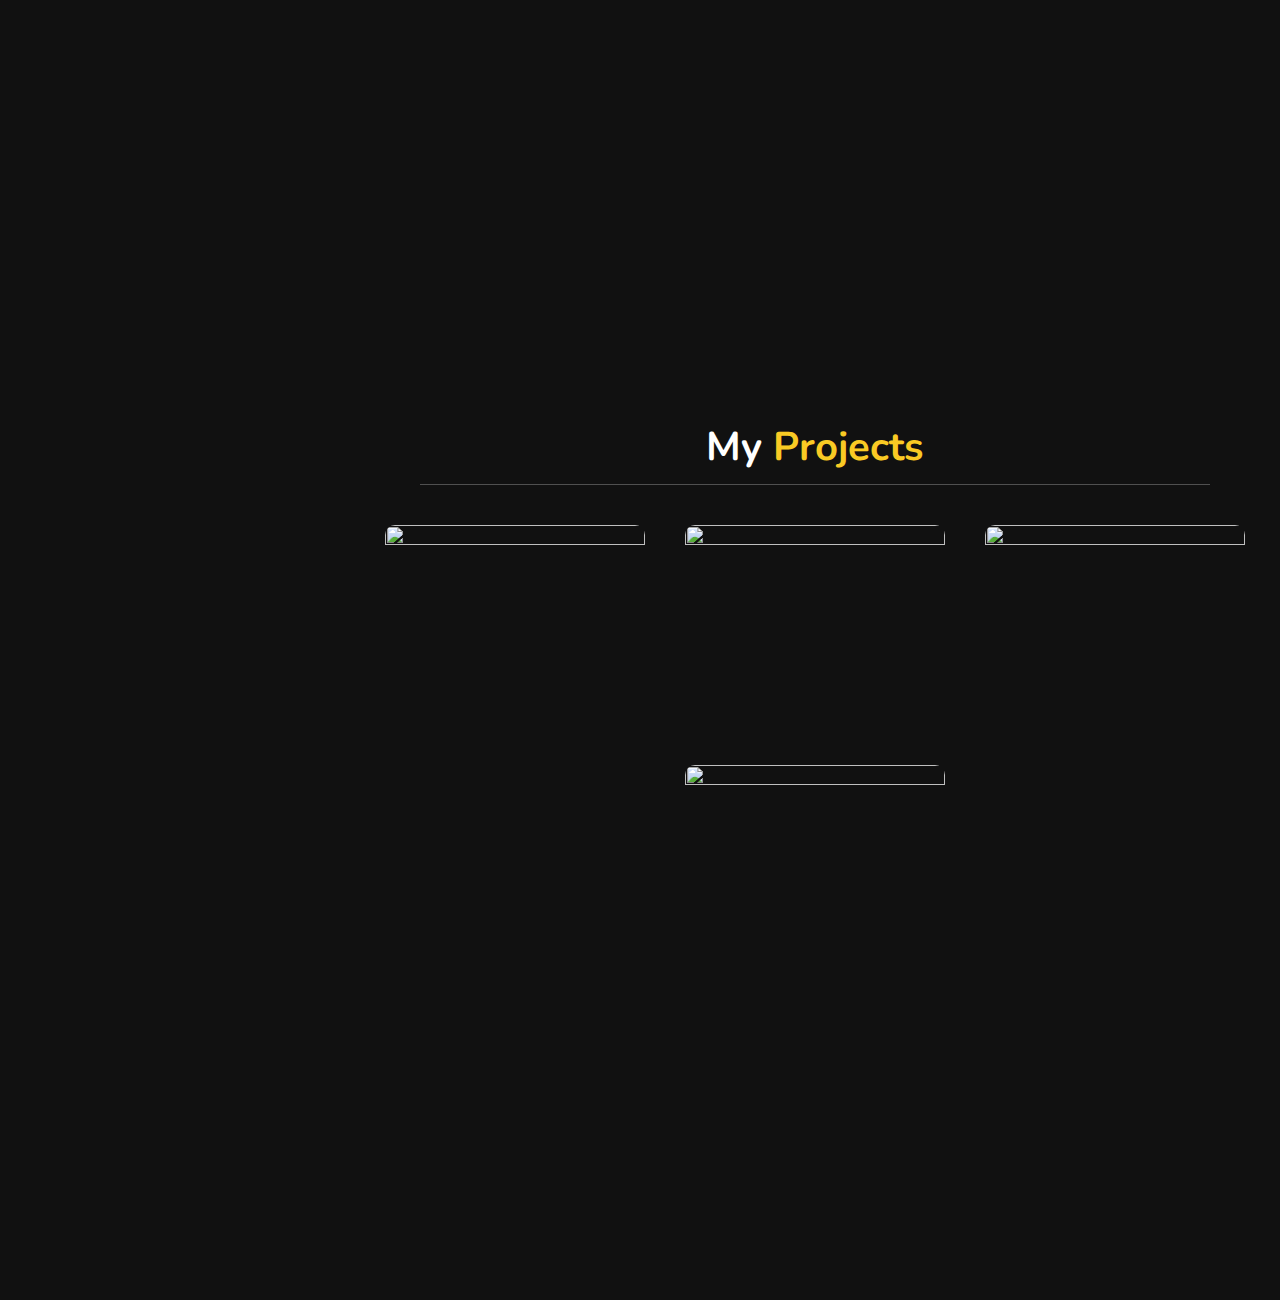
==== commit f5bc73e6: "Update index.html" ====
--- a/index.html
+++ b/index.html
@@ -14,7 +14,7 @@
     <!--header section-->
     <header>
     <div class="user">
-        <img src=pic.jpg alt="">
+        <img src=images/pic.jpg alt="">
         <h3 class="name">Shreya K</h3>
         <p class="post">Full-Stack Developer</p>
     </div>
@@ -158,7 +158,7 @@
       <div class="box-container">
           <div class="box">
               <div class="image-container">
-                  <img src="rapid response.jpeg" alt="">
+                  <img src="images/rapid response.jpeg" alt="">
                   <div class="image-overlay">
                       <p class="overlay-text">Rapid Response</p>
                   </div>
@@ -166,7 +166,7 @@
           </div>
           <div class="box">
               <div class="image-container">
-                  <img src="119-200x200-2.jpg" alt="">
+                  <img src="images/119-200x200-2.jpg" alt="">
                   <div class="image-overlay">
                       <p class="overlay-text">Project 2</p>
                   </div>
@@ -174,7 +174,7 @@
           </div>
           <div class="box">
               <div class="image-container">
-                  <img src="1038-200x200-3.jpg" alt="">
+                  <img src="images/1038-200x200-3.jpg" alt="">
                   <div class="image-overlay">
                       <p class="overlay-text">Project 3</p>
                   </div>
@@ -182,7 +182,7 @@
           </div>
           <div class="box">
               <div class="image-container">
-                  <img src="925-200x200-4.jpg" alt="">
+                  <img src="images/925-200x200-4.jpg" alt="">
                   <div class="image-overlay">
                       <p class="overlay-text">Project 4</p>
                   </div>
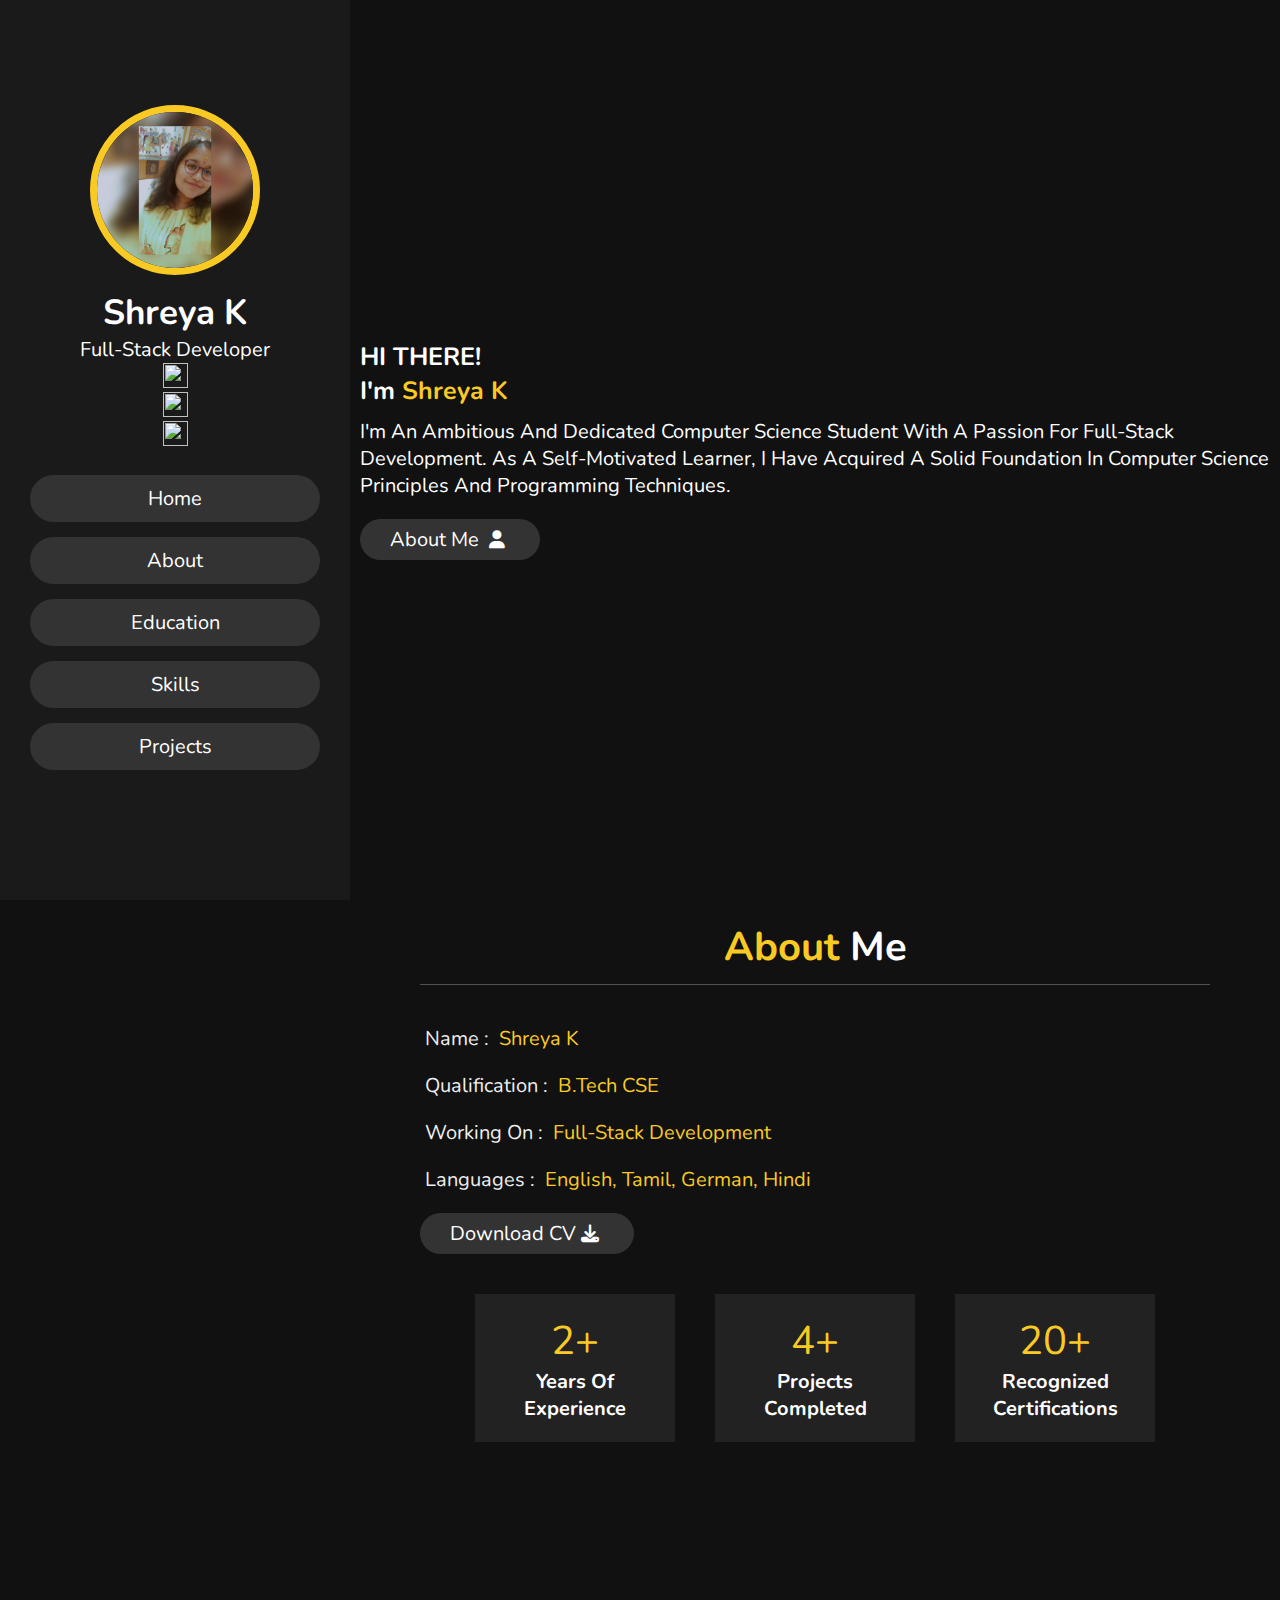
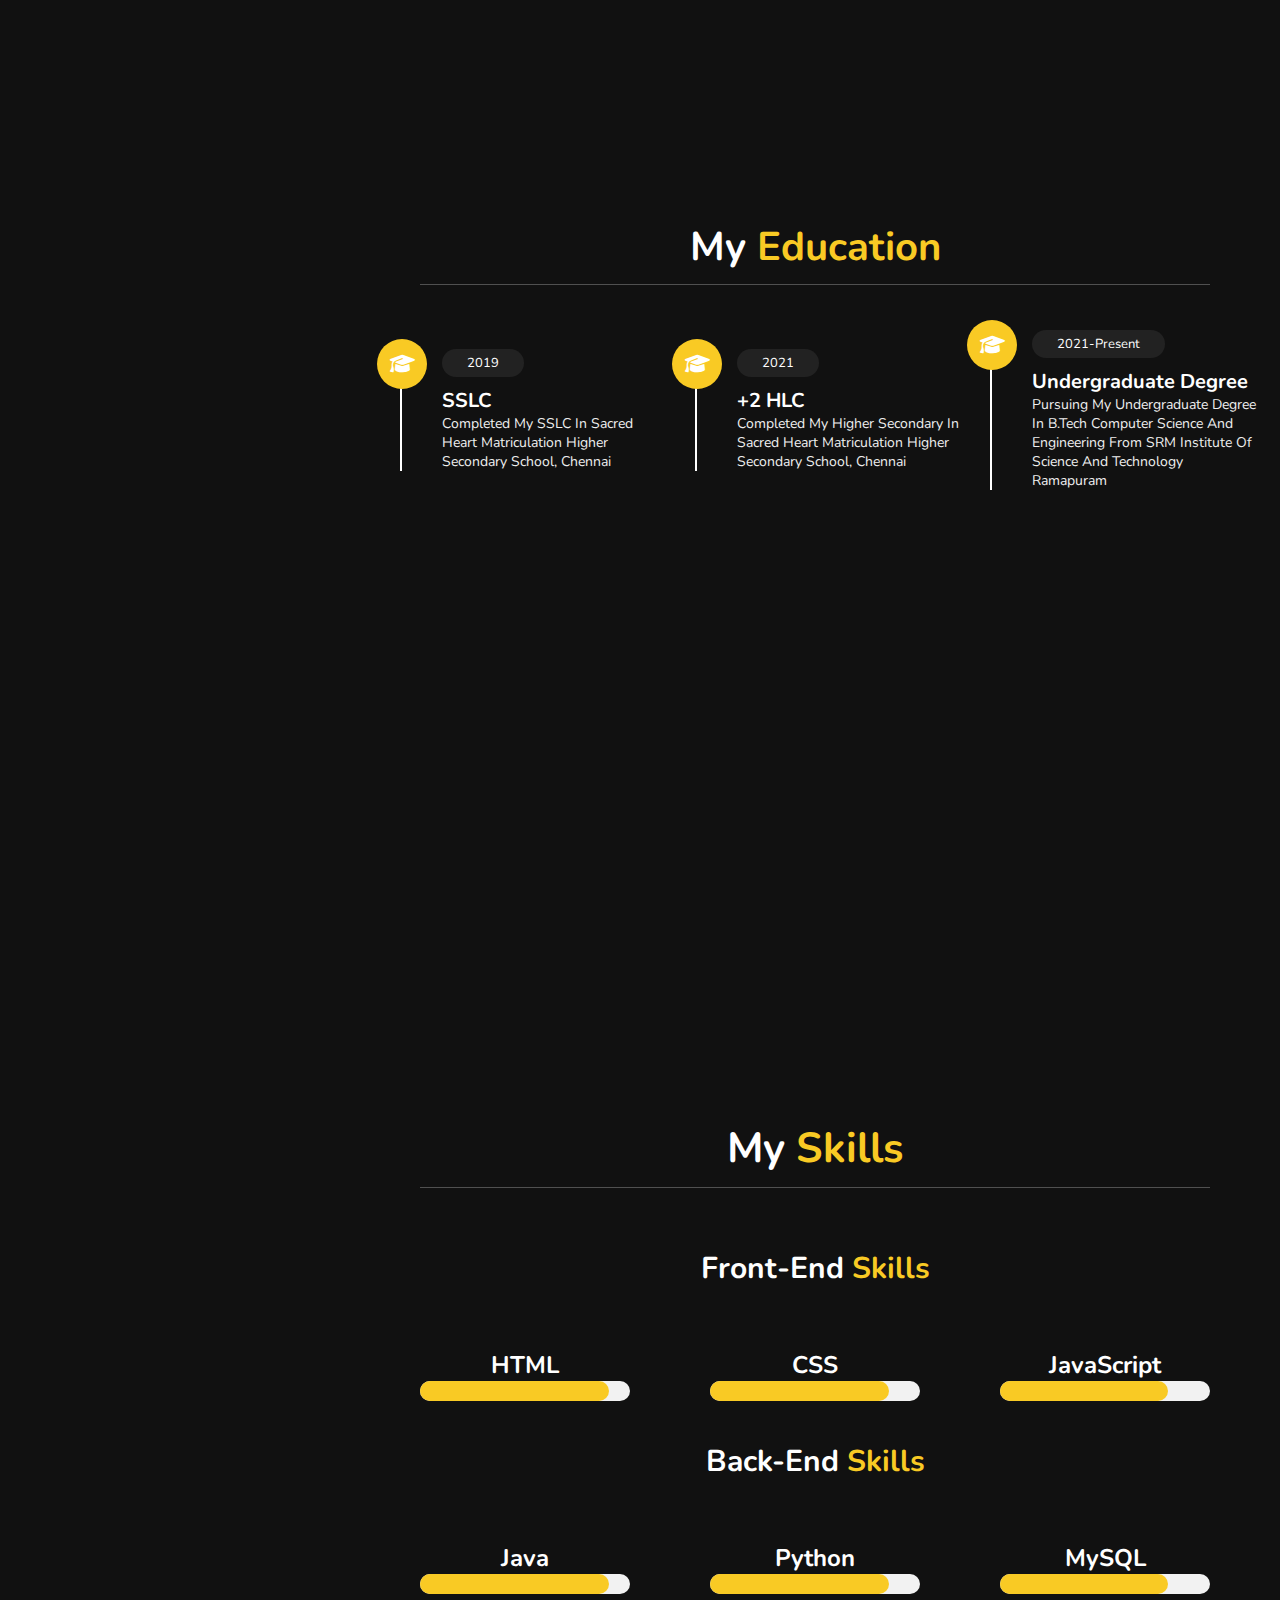
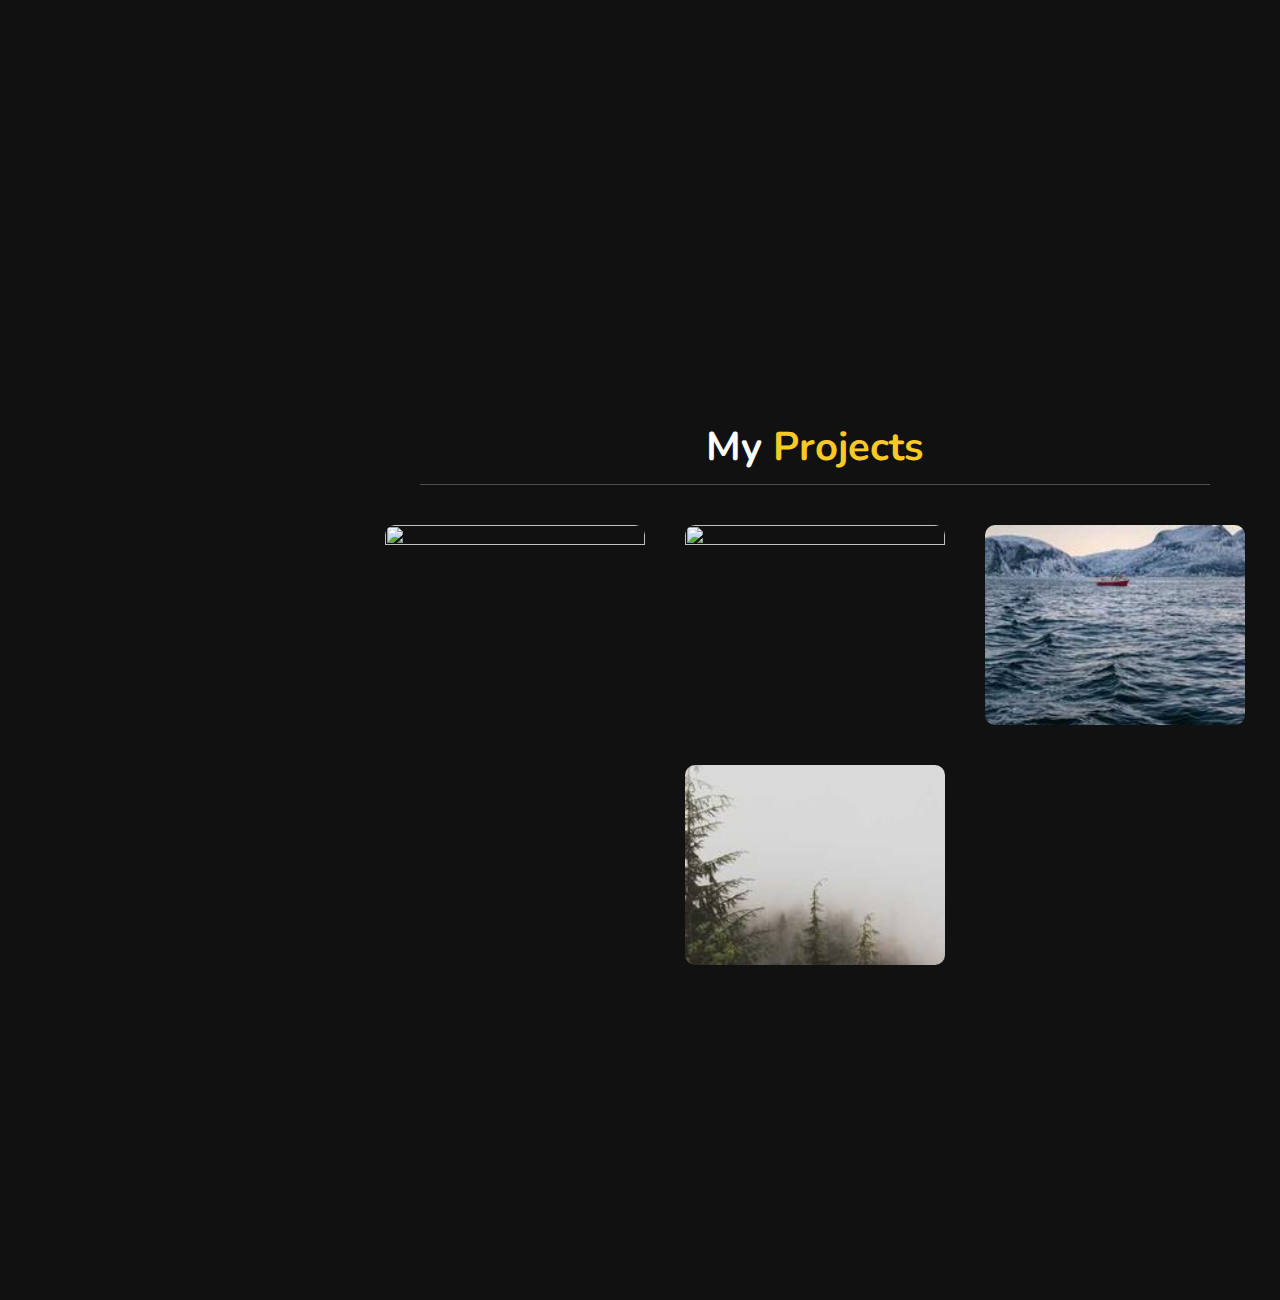
==== commit 9a7bfd93: "Update index.html" ====
--- a/index.html
+++ b/index.html
@@ -18,6 +18,21 @@
         <h3 class="name">Shreya K</h3>
         <p class="post">Full-Stack Developer</p>
     </div>
+    <div class="socials1">
+      <a href="https://www.linkedin.com/in/shreya-k-088632224/">
+    <img src="images/linkedIn-icon.png" alt="" height="25px" width="25px">
+  </a>
+    </div>
+    <div class="socials2">
+      <a href="https://twitter.com/shreyaa2710">
+      <img src="images/twitter-icon.png" alt="" height="25px" width="25px">
+      </a>
+    </div>
+      <div class="socials3">
+        <a href="https://github.com/ShreyaK2710">
+        <img src="images/github-icon.png" alt="" height="25px" width="25px">
+      </a>
+      </div>
 
     <nav class="navbar">
         <ul>
@@ -67,7 +82,7 @@
                 </div>
                 <div class="box">
                     <span>20+</span>
-                    <h3>happy clients</h3>
+                    <h3>recognized certifications</h3>
                 </div>
             </div>
         </div>
@@ -156,22 +171,26 @@
     <section class="projects" id="projects">
       <h1 class="heading"> my <span>projects</span> </h1>
       <div class="box-container">
-          <div class="box">
+        <div class="box">
+          <a href="https://shreyak2710.github.io/Rapid-Response-Implementation/">
               <div class="image-container">
-                  <img src="images/rapid response.jpeg" alt="">
+                  <img src="images/rapid response 1.jpeg" alt="">
                   <div class="image-overlay">
                       <p class="overlay-text">Rapid Response</p>
                   </div>
               </div>
-          </div>
-          <div class="box">
-              <div class="image-container">
-                  <img src="images/119-200x200-2.jpg" alt="">
-                  <div class="image-overlay">
-                      <p class="overlay-text">Project 2</p>
-                  </div>
-              </div>
-          </div>
+          </a>
+      </div>      
+      <div class="box">
+        <a href="https://shreyak2710.github.io/Booking-Form/">
+            <div class="image-container">
+                <img src="images/booking.jpeg" alt="">
+                <div class="image-overlay">
+                    <p class="overlay-text">Online Booking Form</p>
+                </div>
+            </div>
+        </a>
+    </div>
           <div class="box">
               <div class="image-container">
                   <img src="images/1038-200x200-3.jpg" alt="">
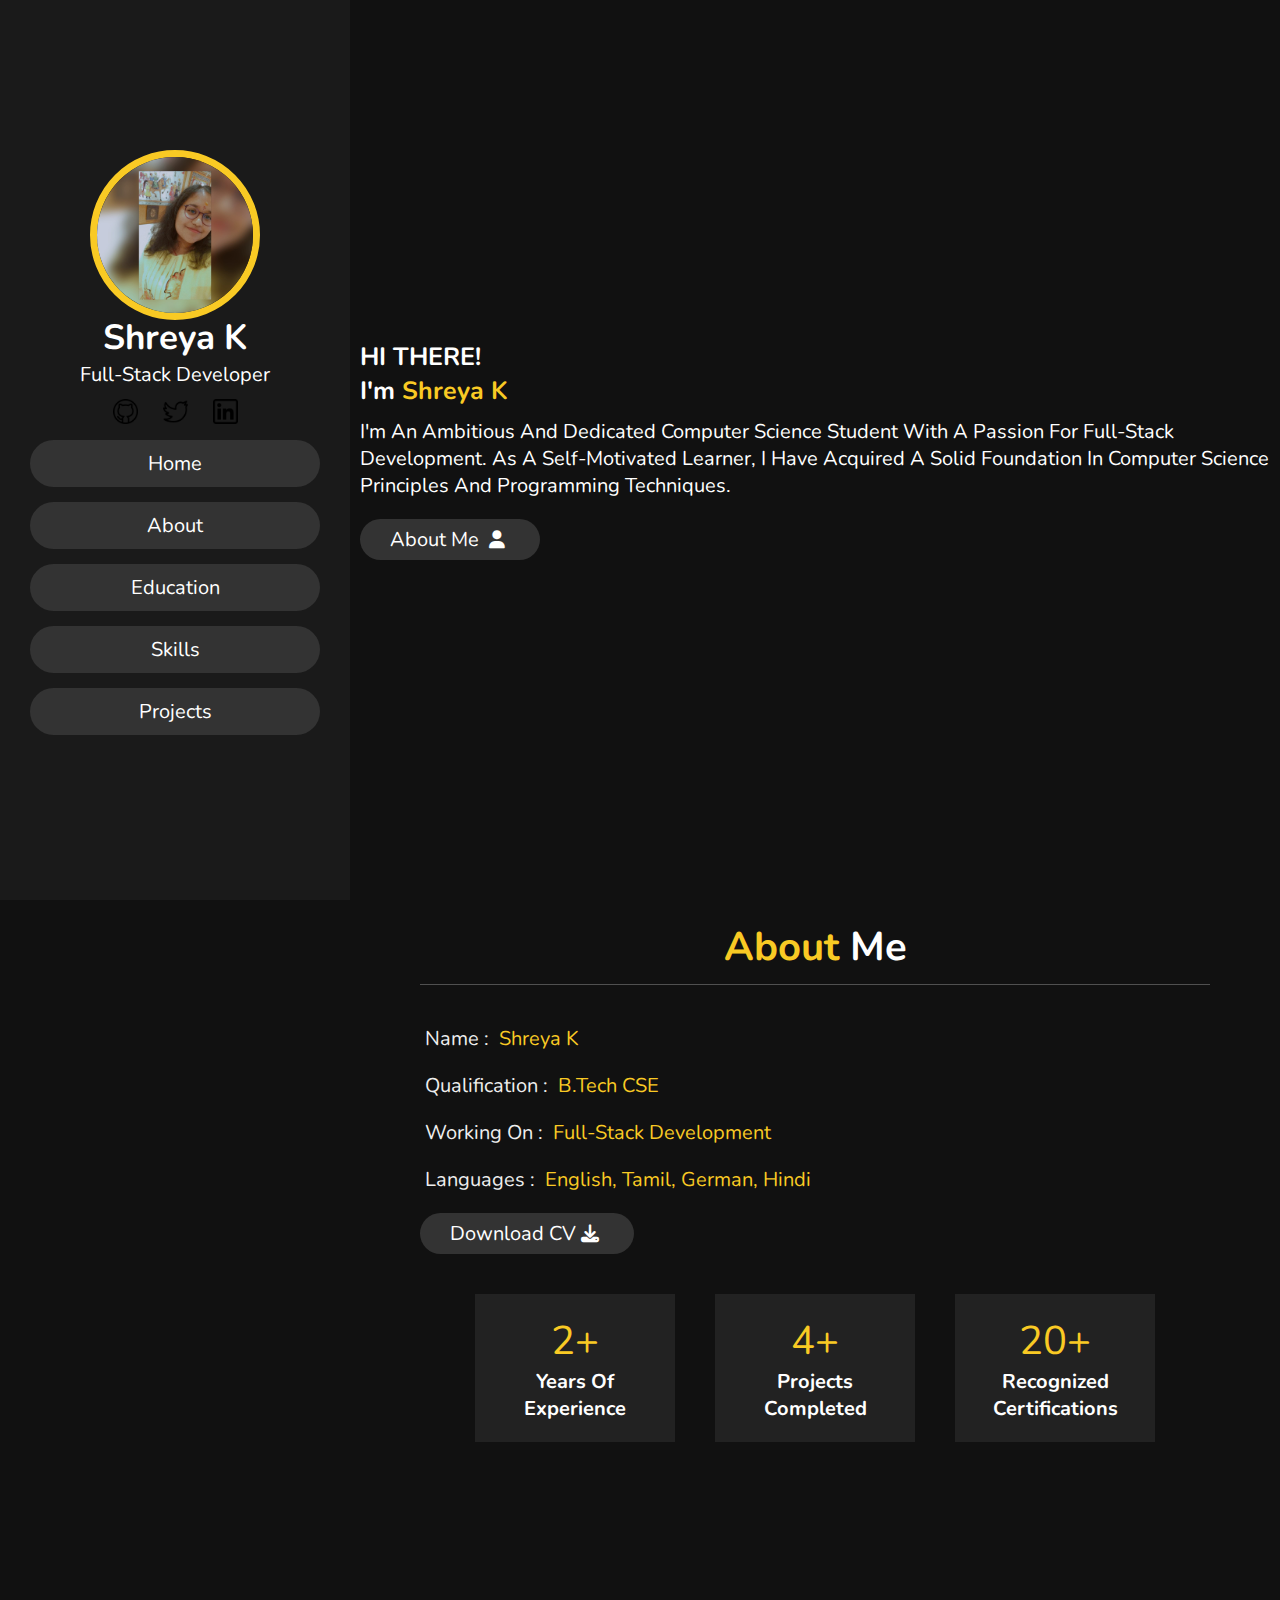
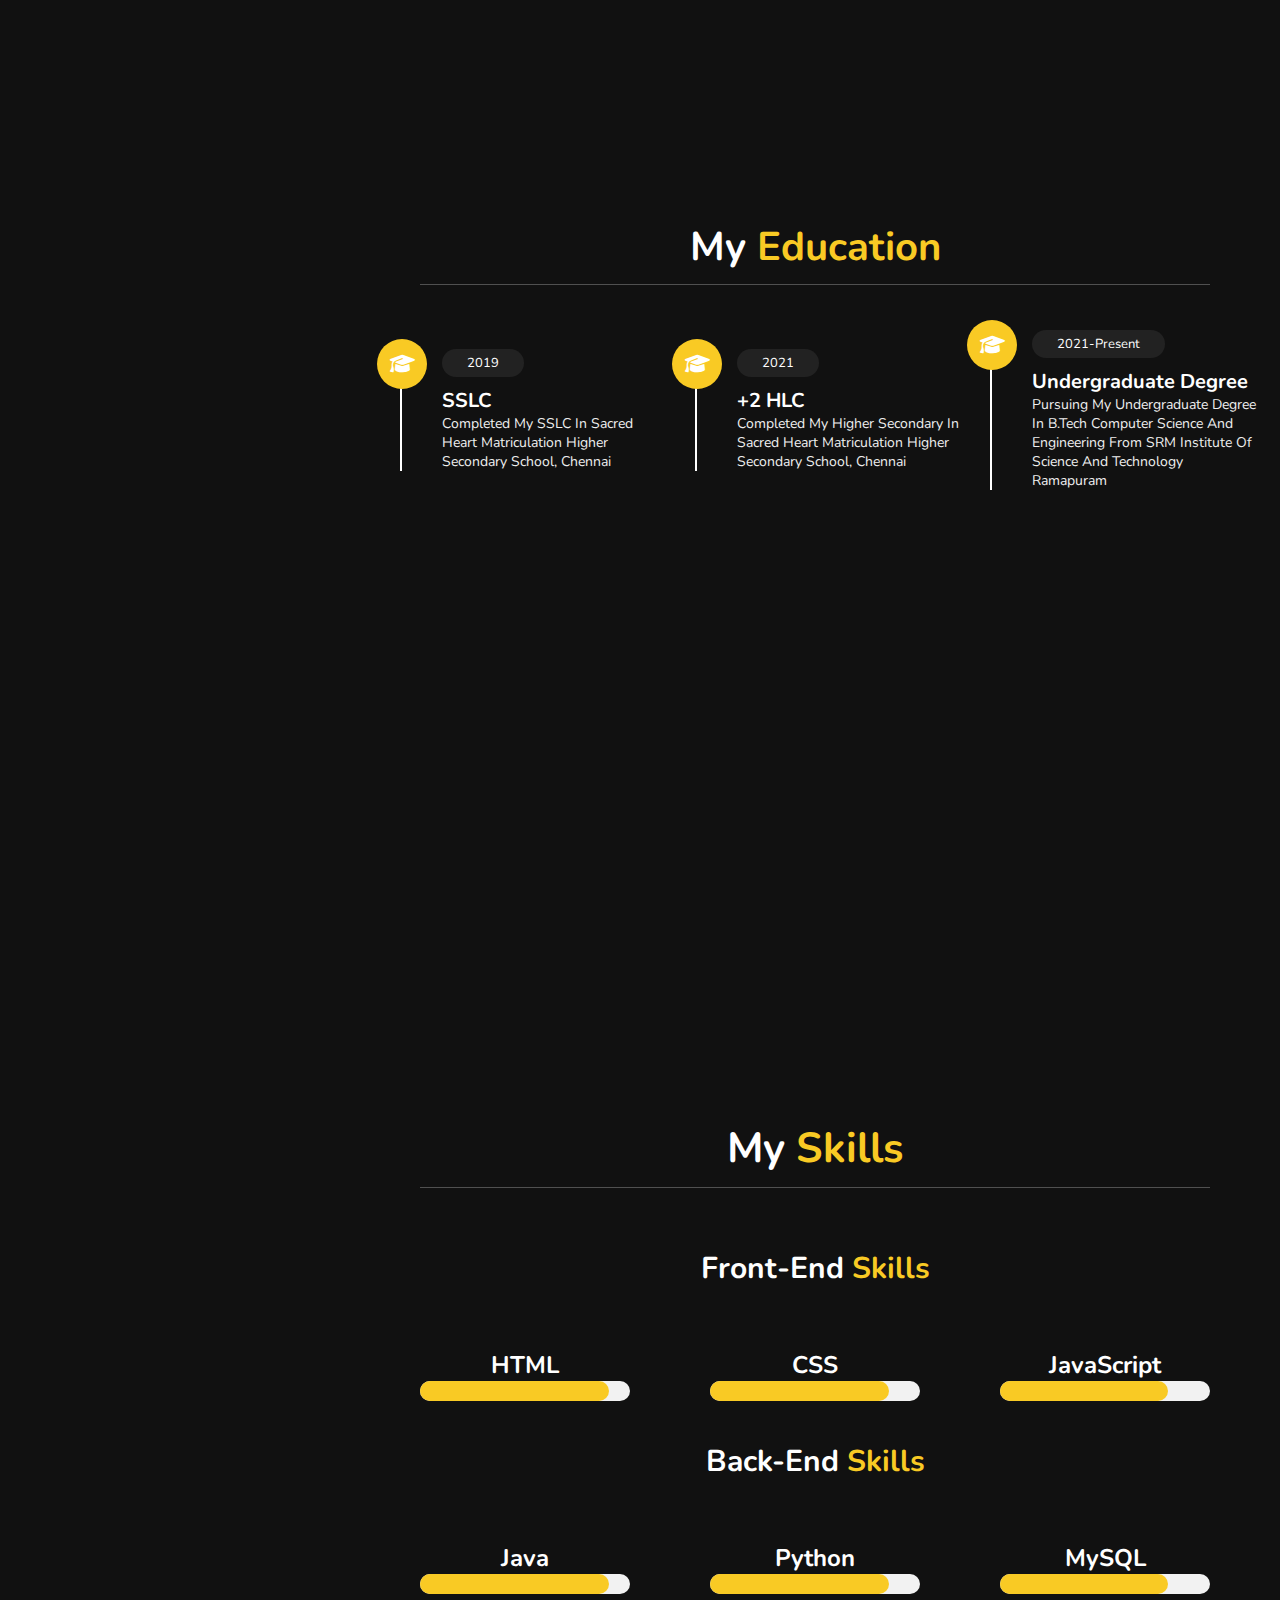
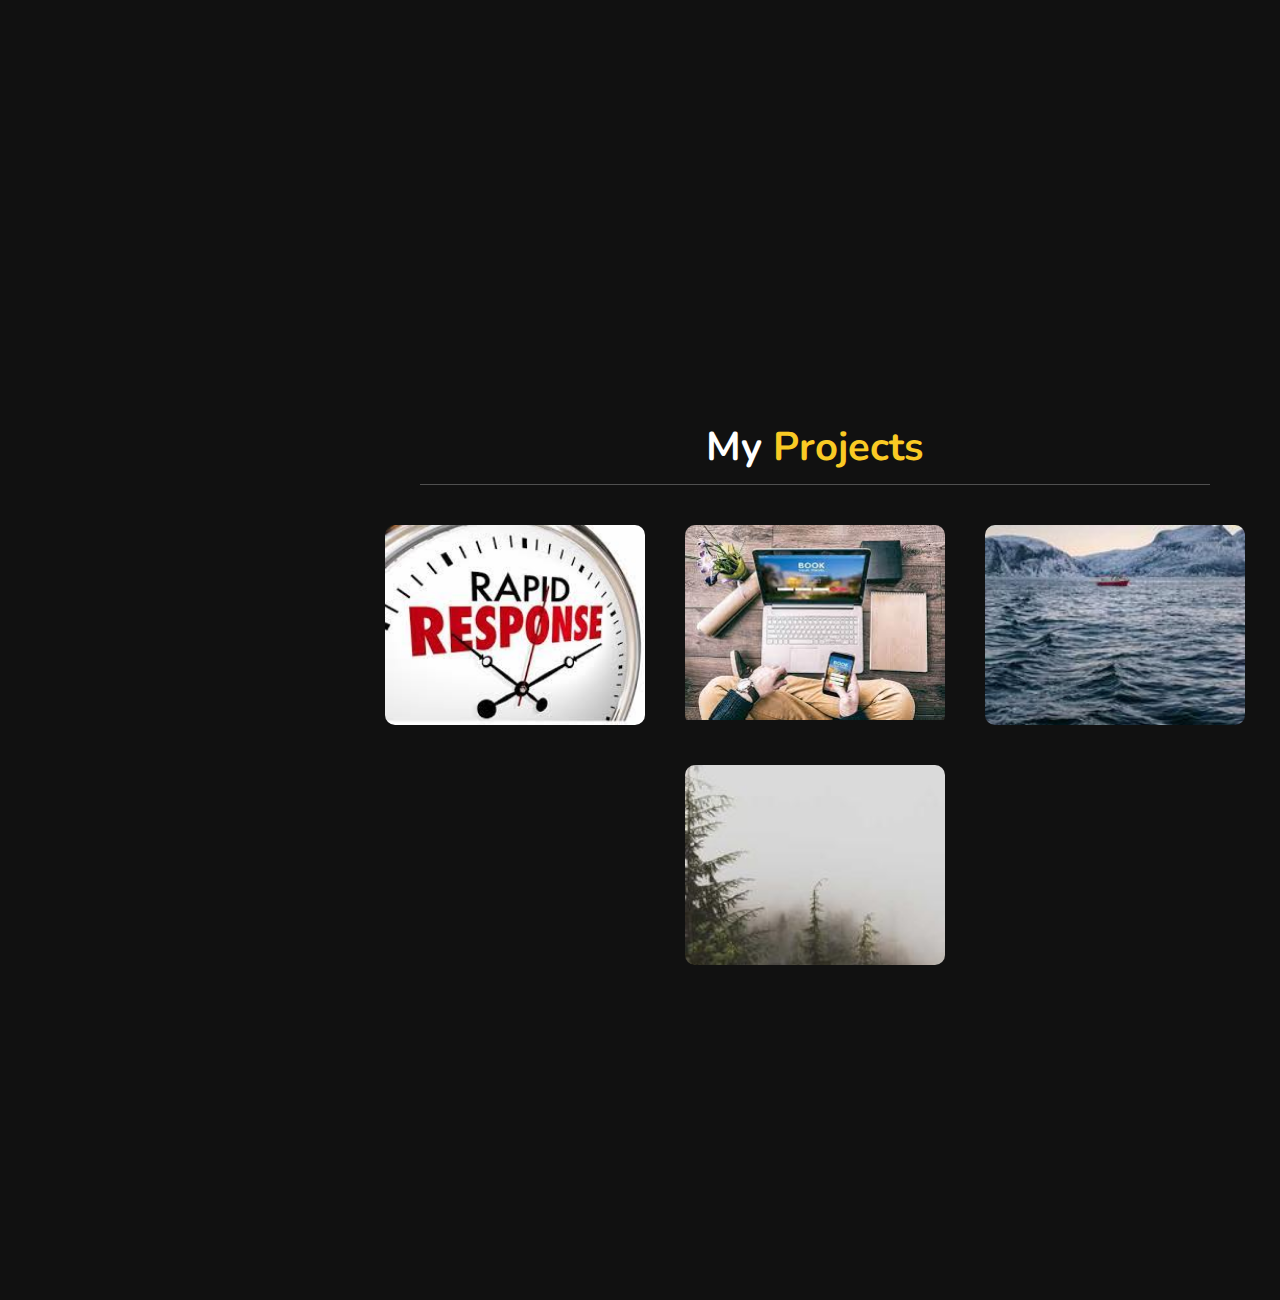
==== commit b3b5326d: "Update index.html" ====
--- a/index.html
+++ b/index.html
@@ -213,7 +213,7 @@
     <!--portfolio section ends-->
 
     <!--jquery cdn link-->
-    <script scr="https://cdnjs.cloudflare.com/ajax/libs/jquery/3.7.0/jquery.min.js"></script>
+    <script src="https://cdnjs.cloudflare.com/ajax/libs/jquery/3.7.0/jquery.min.js"></script>
     <!--custom js file link-->
     <script src="script.js"></script>
 </body>
--- a/style.css
+++ b/style.css
@@ -97,15 +97,18 @@
 }
 
 header .user img{
+    position: relative;
+    top: 50px;
     height: 17rem;
     width: 17rem;
     border-radius: 50%;
     object-fit:cover;
-    margin-bottom:1rem;
     border:.7rem solid var(--yellow);
 }
 
 header .user .name{
+    position: relative;
+    top: 40px;
     font-size:3.5rem;
     color:#fff;
 }
@@ -113,6 +116,9 @@
 header .user .post{
     font-size:2rem;
     color:#fff;
+    margin-top: 2rem;
+    position: relative;
+    top: 20px;
 }
 
 header .navbar{
@@ -122,6 +128,8 @@
 header .navbar ul{
     list-style: none;
     padding: 1rem 3rem;
+    position: relative;
+    bottom: 40px;
 }
 
 header .navbar ul li a{
@@ -422,7 +430,6 @@
     font-size: 24px;
   }
 
-
   /*projects section*/
   .image-container {
     position: relative;
@@ -460,3 +467,19 @@
     text-align: center;
   }
 
+  .socials1{
+    position: relative;
+    top: 31px;
+    left: 50px;
+  }
+
+  .socials2{
+    position: relative;
+    bottom: -2px;
+  }
+
+  .socials3{
+    position: relative;
+    bottom: 27px;
+    right: 50px;
+  }
